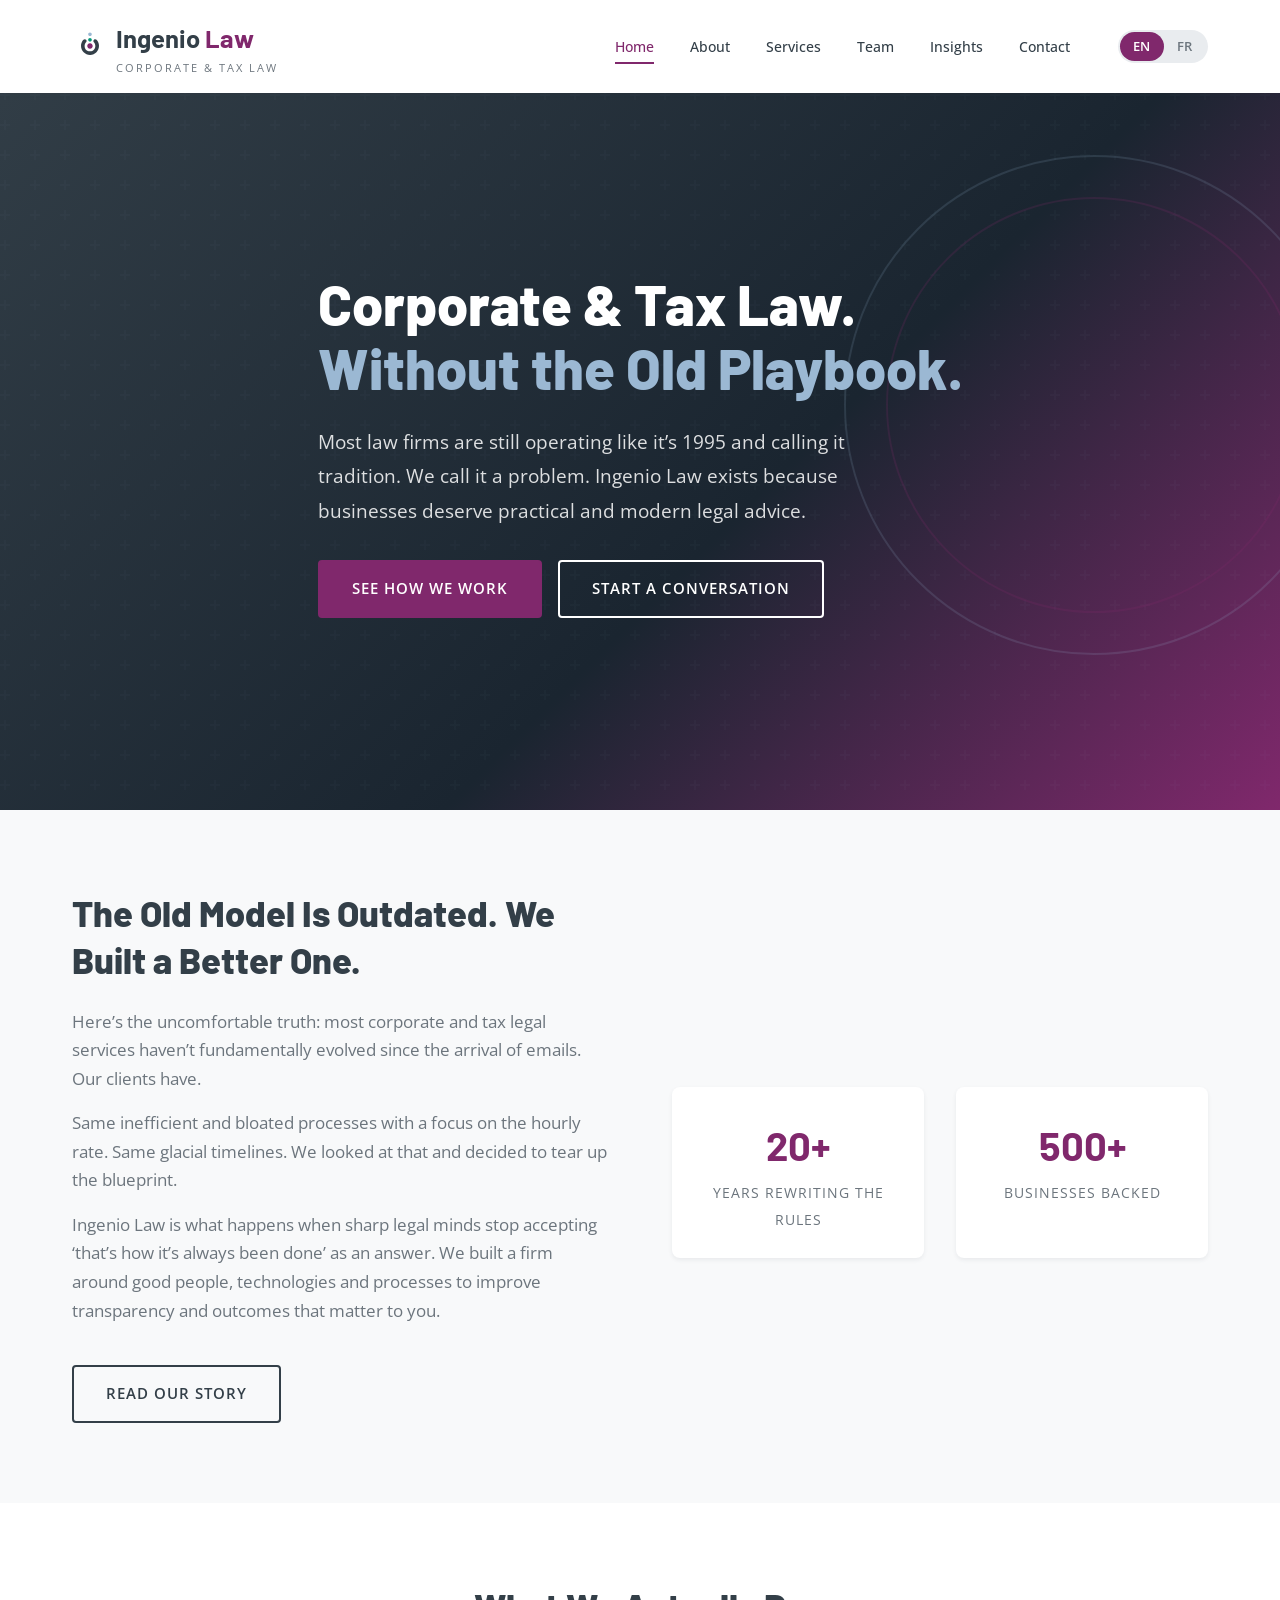
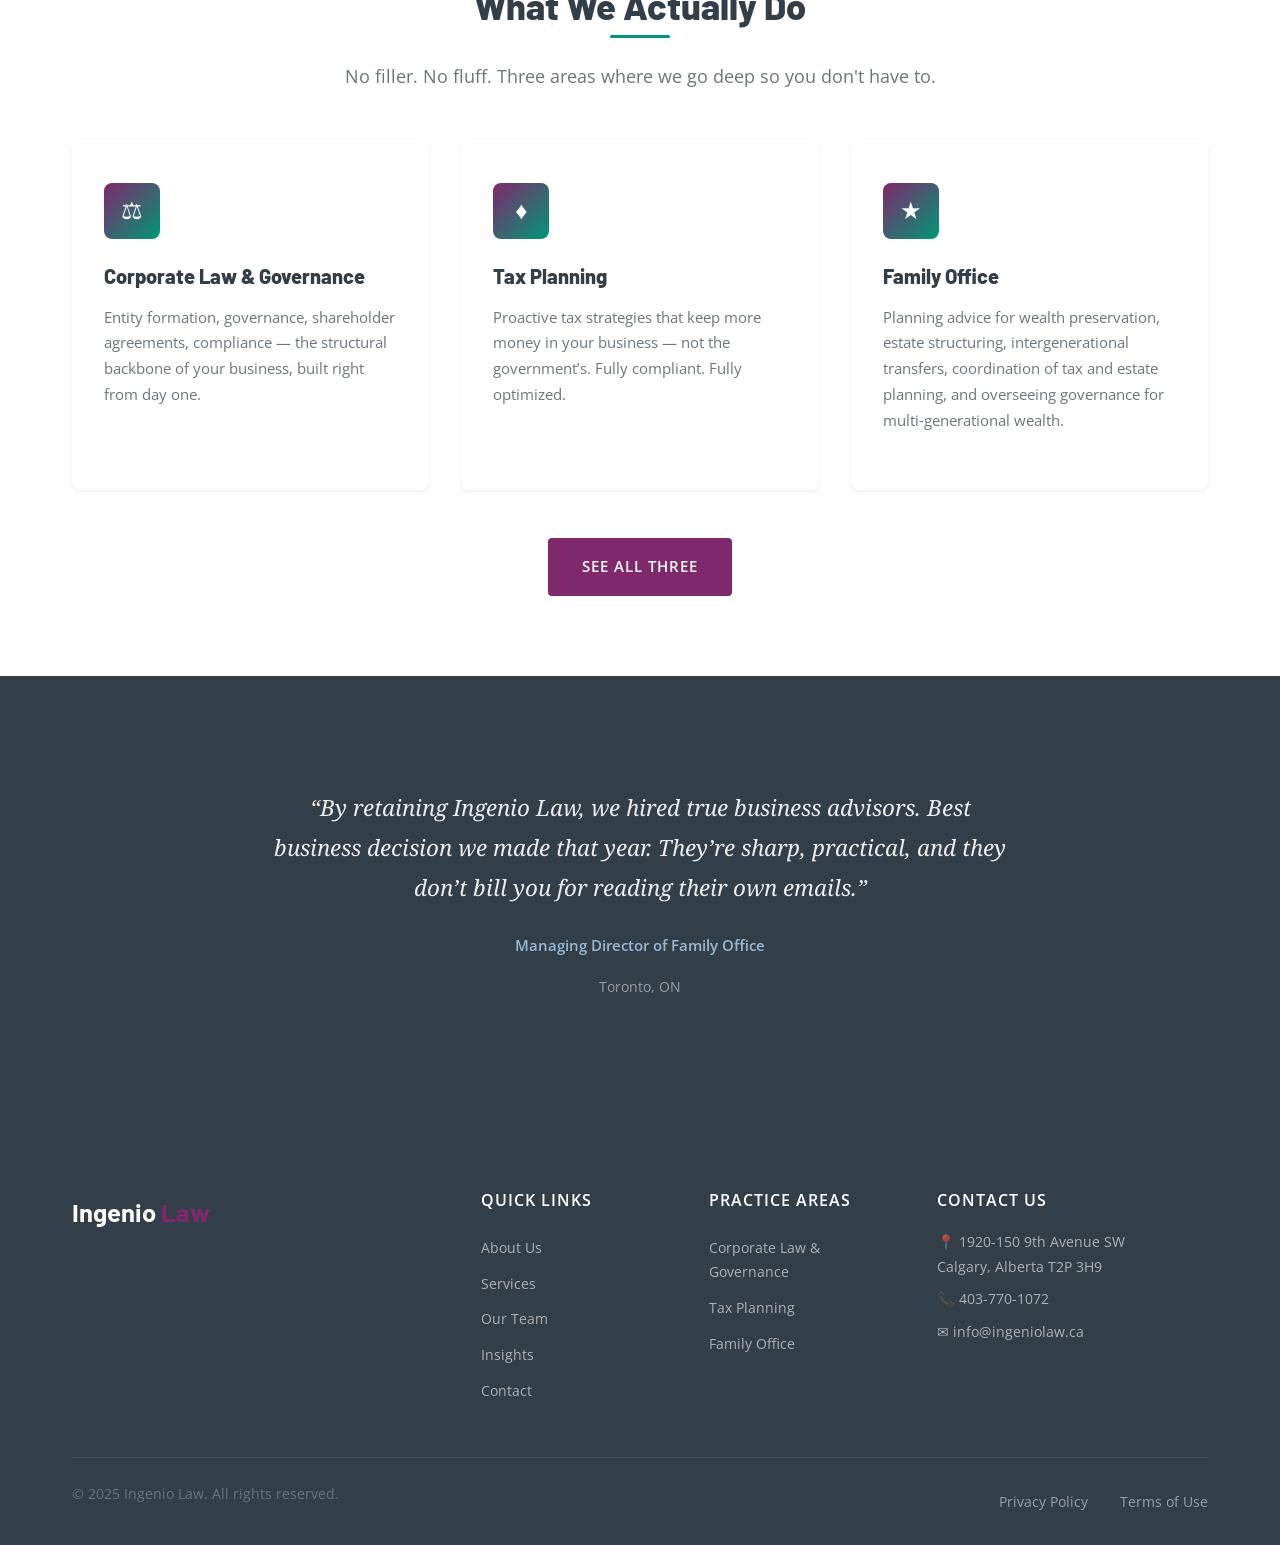
==== index.html @ 1b917513 "Initial commit - Ingenio Law website" ====
<!DOCTYPE html>
<html lang="en">
<head>
  <meta charset="UTF-8">
  <meta name="viewport" content="width=device-width, initial-scale=1.0">
  <meta name="description" content="Ingenio Law - Corporate and Tax Boutique Law Firm. Strategic legal solutions for businesses.">
  <title>Ingenio Law | Corporate & Tax Boutique Law Firm</title>
  <link rel="preconnect" href="https://fonts.googleapis.com">
  <link rel="preconnect" href="https://fonts.gstatic.com" crossorigin>
  <link href="https://fonts.googleapis.com/css2?family=Barlow:wght@400;600;700;800&family=Noto+Serif:ital,wght@0,400;0,700;1,400&family=Open+Sans:wght@400;500;600;700&display=swap" rel="stylesheet">
  <link rel="stylesheet" href="css/styles.css">
</head>
<body>

  <!-- Header -->
  <header class="header" id="header">
    <div class="header-inner">
      <a href="index.html" class="logo">
        <img src="assets/images/Ingenio-Icon-RGB.svg" alt="Ingenio Law" class="logo-icon" width="36" height="36">
        <div>
          <span class="logo-text">Ingenio <span>Law</span></span>
          <span class="logo-tagline" data-en="Corporate & Tax Law" data-fr="Droit corporatif et fiscal">Corporate & Tax Law</span>
        </div>
      </a>

      <nav class="nav" id="nav">
        <ul class="nav-links">
          <li><a href="index.html" class="active" data-en="Home" data-fr="Accueil">Home</a></li>
          <li><a href="about.html" data-en="About" data-fr="&Agrave; propos">About</a></li>
          <li><a href="services.html" data-en="Services" data-fr="Services">Services</a></li>
          <li><a href="team.html" data-en="Team" data-fr="&Eacute;quipe">Team</a></li>
          <li><a href="blog.html" data-en="Insights" data-fr="Publications">Insights</a></li>
          <li><a href="contact.html" data-en="Contact" data-fr="Contact">Contact</a></li>
        </ul>
        <div class="lang-toggle">
          <button class="active" data-lang="en">EN</button>
          <button data-lang="fr">FR</button>
        </div>
      </nav>

      <button class="mobile-menu-btn" id="mobileMenuBtn" aria-label="Toggle menu">
        <span></span>
        <span></span>
        <span></span>
      </button>
    </div>
  </header>

  <div class="nav-overlay" id="navOverlay"></div>

  <!-- Hero Section -->
  <section class="hero">
    <div class="container">
      <div class="hero-content fade-in">
        <h1>
          <span data-en="Corporate &amp; Tax Law." data-fr="Droit corporatif et fiscal.">Corporate &amp; Tax Law.</span><br>
          <span class="accent" data-en="Without the Old Playbook." data-fr="Sans le vieux cahier de jeu.">Without the Old Playbook.</span>
        </h1>
        <p data-en="Most law firms are still operating like it&rsquo;s 1995 and calling it tradition. We call it a problem. Ingenio Law exists because businesses deserve practical and modern legal advice." data-fr="La plupart des cabinets fonctionnent encore comme en 1995 et appellent &ccedil;a la tradition. Nous, on appelle &ccedil;a un probl&egrave;me. Ingenio Law existe parce que les entreprises m&eacute;ritent des conseils juridiques pratiques et modernes.">Most law firms are still operating like it&rsquo;s 1995 and calling it tradition. We call it a problem. Ingenio Law exists because businesses deserve practical and modern legal advice.</p>
        <div class="hero-buttons">
          <a href="services.html" class="btn btn-primary" data-en="See How We Work" data-fr="Voyez comment on travaille">See How We Work</a>
          <a href="contact.html" class="btn btn-outline" data-en="Start a Conversation" data-fr="Entamons la discussion">Start a Conversation</a>
        </div>
      </div>
    </div>
    <div class="hero-decoration"></div>
  </section>

  <!-- Intro / About Preview -->
  <section class="section intro">
    <div class="container">
      <div class="intro-grid">
        <div class="intro-content fade-in">
          <h2 data-en="The Old Model Is Outdated. We Built a Better One." data-fr="L&rsquo;ancien mod&egrave;le est d&eacute;pass&eacute;. On en a b&acirc;ti un meilleur.">The Old Model Is Outdated. We Built a Better One.</h2>
          <p data-en="Here&rsquo;s the uncomfortable truth: most corporate and tax legal services haven&rsquo;t fundamentally evolved since the arrival of emails. Our clients have." data-fr="Voici la v&eacute;rit&eacute; qui d&eacute;range : la plupart des services juridiques corporatifs et fiscaux n&rsquo;ont pas fondamentalement &eacute;volu&eacute; depuis l&rsquo;arriv&eacute;e des courriels. Nos clients, oui.">Here&rsquo;s the uncomfortable truth: most corporate and tax legal services haven&rsquo;t fundamentally evolved since the arrival of emails. Our clients have.</p>
          <p data-en="Same inefficient and bloated processes with a focus on the hourly rate. Same glacial timelines. We looked at that and decided to tear up the blueprint." data-fr="M&ecirc;mes processus inefficaces et gonfl&eacute;s avec un accent sur le taux horaire. M&ecirc;mes d&eacute;lais glaciaux. On a regard&eacute; tout &ccedil;a et on a d&eacute;cid&eacute; de d&eacute;chirer le plan.">Same inefficient and bloated processes with a focus on the hourly rate. Same glacial timelines. We looked at that and decided to tear up the blueprint.</p>
          <p data-en="Ingenio Law is what happens when sharp legal minds stop accepting &lsquo;that&rsquo;s how it&rsquo;s always been done&rsquo; as an answer. We built a firm around good people, technologies and processes to improve transparency and outcomes that matter to you." data-fr="Ingenio Law, c&rsquo;est ce qui arrive quand des esprits juridiques aff&ucirc;t&eacute;s cessent d&rsquo;accepter &laquo; c&rsquo;est comme &ccedil;a qu&rsquo;on a toujours fait &raquo; comme r&eacute;ponse. On a b&acirc;ti un cabinet autour de bonnes personnes, de technologies et de processus pour am&eacute;liorer la transparence et les r&eacute;sultats qui comptent pour vous.">Ingenio Law is what happens when sharp legal minds stop accepting &lsquo;that&rsquo;s how it&rsquo;s always been done&rsquo; as an answer. We built a firm around good people, technologies and processes to improve transparency and outcomes that matter to you.</p>
          <a href="about.html" class="btn btn-outline-dark" style="margin-top: 1.5rem;" data-en="Read Our Story" data-fr="Lire notre histoire">Read Our Story</a>
        </div>
        <div class="intro-stats fade-in">
          <div class="stat-item">
            <span class="stat-number">20+</span>
            <span class="stat-label" data-en="Years Rewriting the Rules" data-fr="Ann&eacute;es &agrave; r&eacute;&eacute;crire les r&egrave;gles">Years Rewriting the Rules</span>
          </div>
          <div class="stat-item">
            <span class="stat-number">500+</span>
            <span class="stat-label" data-en="Businesses Backed" data-fr="Entreprises soutenues">Businesses Backed</span>
          </div>
        </div>
      </div>
    </div>
  </section>

  <!-- Services Preview -->
  <section class="section">
    <div class="container">
      <div class="section-header fade-in">
        <h2 data-en="What We Actually Do" data-fr="Ce qu'on fait concr&egrave;tement">What We Actually Do</h2>
        <p data-en="No filler. No fluff. Three areas where we go deep so you don't have to." data-fr="Pas de remplissage. Pas de blabla. Trois domaines o&ugrave; on va en profondeur pour que vous n'ayez pas &agrave; le faire.">No filler. No fluff. Three areas where we go deep so you don't have to.</p>
      </div>
      <div class="services-grid">
        <div class="service-card fade-in">
          <div class="service-card-icon">&#9878;</div>
          <h3 data-en="Corporate Law &amp; Governance" data-fr="Droit corporatif et gouvernance">Corporate Law &amp; Governance</h3>
          <p data-en="Entity formation, governance, shareholder agreements, compliance &mdash; the structural backbone of your business, built right from day one." data-fr="Constitution d'entit&eacute;s, gouvernance, conventions d'actionnaires, conformit&eacute; &mdash; l'ossature structurelle de votre entreprise, b&acirc;tie correctement d&egrave;s le premier jour.">Entity formation, governance, shareholder agreements, compliance &mdash; the structural backbone of your business, built right from day one.</p>

        </div>
        <div class="service-card fade-in">
          <div class="service-card-icon">&#9830;</div>
          <h3 data-en="Tax Planning" data-fr="Planification fiscale">Tax Planning</h3>
          <p data-en="Proactive tax strategies that keep more money in your business &mdash; not the government&rsquo;s. Fully compliant. Fully optimized." data-fr="Des strat&eacute;gies fiscales proactives qui gardent plus d&rsquo;argent dans votre entreprise &mdash; pas dans les coffres du gouvernement. Pleinement conformes. Pleinement optimis&eacute;es.">Proactive tax strategies that keep more money in your business &mdash; not the government&rsquo;s. Fully compliant. Fully optimized.</p>

        </div>
        <div class="service-card fade-in">
          <div class="service-card-icon">&#9733;</div>
          <h3 data-en="Family Office" data-fr="Bureau familial">Family Office</h3>
          <p data-en="Planning advice for wealth preservation, estate structuring, intergenerational transfers, coordination of tax and estate planning, and overseeing governance for multi&#8209;generational wealth." data-fr="Conseils en planification pour la pr&eacute;servation du patrimoine, la structuration successorale, les transferts interg&eacute;n&eacute;rationnels, la coordination de la planification fiscale et successorale, et la supervision de la gouvernance du patrimoine multig&eacute;n&eacute;rationnel.">Planning advice for wealth preservation, estate structuring, intergenerational transfers, coordination of tax and estate planning, and overseeing governance for multi&#8209;generational wealth.</p>

        </div>
      </div>
      <div class="text-center" style="margin-top: 3rem;">
        <a href="services.html" class="btn btn-primary" data-en="See All Three" data-fr="Voir les trois domaines">See All Three</a>
      </div>
    </div>
  </section>

  <!-- Testimonials -->
  <section class="section testimonials">
    <div class="container">
      <div class="testimonial-slider fade-in">
        <div class="testimonial-item">
          <p class="testimonial-text" data-en="&ldquo;By retaining Ingenio Law, we hired true business advisors. Best business decision we made that year. They&rsquo;re sharp, practical, and they don&rsquo;t bill you for reading their own emails.&rdquo;" data-fr="&laquo; En retenant Ingenio Law, on s&rsquo;est dot&eacute; de vrais conseillers d&rsquo;affaires. Meilleure d&eacute;cision d&rsquo;affaires de l&rsquo;ann&eacute;e. Ils sont aff&ucirc;t&eacute;s, pratiques, et ils ne vous facturent pas pour lire leurs propres courriels. &raquo;">&ldquo;By retaining Ingenio Law, we hired true business advisors. Best business decision we made that year. They&rsquo;re sharp, practical, and they don&rsquo;t bill you for reading their own emails.&rdquo;</p>
          <p class="testimonial-author" data-en="Managing Director of Family Office" data-fr="Directeur g&eacute;n&eacute;ral de bureau familial">Managing Director of Family Office</p>
          <p class="testimonial-role" data-en="Toronto, ON" data-fr="Toronto, ON">Toronto, ON</p>
        </div>
      </div>
    </div>
  </section>

  <!-- Footer -->
  <footer class="footer">
    <div class="container">
      <div class="footer-grid">
        <div class="footer-about">
          <span class="logo-text">Ingenio <span>Law</span></span>
        </div>
        <div class="footer-links">
          <h4 data-en="Quick Links" data-fr="Liens rapides">Quick Links</h4>
          <ul>
            <li><a href="about.html" data-en="About Us" data-fr="&Agrave; propos">About Us</a></li>
            <li><a href="services.html" data-en="Services" data-fr="Services">Services</a></li>
            <li><a href="team.html" data-en="Our Team" data-fr="Notre &eacute;quipe">Our Team</a></li>
            <li><a href="blog.html" data-en="Insights" data-fr="Publications">Insights</a></li>
            <li><a href="contact.html" data-en="Contact" data-fr="Contact">Contact</a></li>
          </ul>
        </div>
        <div class="footer-links">
          <h4 data-en="Practice Areas" data-fr="Domaines de pratique">Practice Areas</h4>
          <ul>
            <li><a href="services.html" data-en="Corporate Law &amp; Governance" data-fr="Droit corporatif et gouvernance">Corporate Law &amp; Governance</a></li>
            <li><a href="services.html" data-en="Tax Planning" data-fr="Planification fiscale">Tax Planning</a></li>
            <li><a href="services.html" data-en="Family Office" data-fr="Bureau familial">Family Office</a></li>
          </ul>
        </div>
        <div class="footer-contact">
          <h4 data-en="Contact Us" data-fr="Nous joindre">Contact Us</h4>
          <p>&#128205; 1920-150 9th Avenue SW<br>Calgary, Alberta T2P 3H9</p>
          <p>&#128222; 403-770-1072</p>
          <p>&#9993; info@ingeniolaw.ca</p>
        </div>
      </div>
      <div class="footer-bottom">
        <p>&copy; 2025 Ingenio Law. <span data-en="All rights reserved." data-fr="Tous droits r&eacute;serv&eacute;s.">All rights reserved.</span></p>
        <div class="footer-legal">
          <a href="#" data-en="Privacy Policy" data-fr="Politique de confidentialit&eacute;">Privacy Policy</a>
          <a href="#" data-en="Terms of Use" data-fr="Conditions d'utilisation">Terms of Use</a>
        </div>
      </div>
    </div>
  </footer>

  <script src="js/main.js"></script>
</body>
</html>
---- css/styles.css ----
/* ===========================
   Ingenio Law - Main Stylesheet
   Colors: #333F48, #80286C, #009776, #9BB8D3
   =========================== */

/* --- CSS Variables --- */
:root {
  --color-dark: #333F48;
  --color-purple: #80286C;
  --color-teal: #009776;
  --color-light-blue: #9BB8D3;
  --color-white: #ffffff;
  --color-off-white: #f8f9fa;
  --color-light-gray: #e9ecef;
  --color-medium-gray: #6c757d;
  --color-dark-overlay: rgba(51, 63, 72, 0.9);
  --font-heading: 'Barlow', Arial, Helvetica, sans-serif;
  --font-body: 'Open Sans', -apple-system, BlinkMacSystemFont, 'Segoe UI', Roboto, sans-serif;
  --font-blog: 'Noto Serif', Georgia, 'Times New Roman', serif;
  --max-width: 1200px;
  --transition: all 0.3s ease;
  --shadow-sm: 0 2px 4px rgba(51, 63, 72, 0.08);
  --shadow-md: 0 4px 12px rgba(51, 63, 72, 0.12);
  --shadow-lg: 0 8px 24px rgba(51, 63, 72, 0.16);
  --radius-sm: 4px;
  --radius-md: 8px;
  --radius-lg: 12px;
}

/* --- Reset & Base --- */
*,
*::before,
*::after {
  box-sizing: border-box;
  margin: 0;
  padding: 0;
}

html {
  scroll-behavior: smooth;
  font-size: 16px;
}

body {
  font-family: var(--font-body);
  color: var(--color-dark);
  line-height: 1.7;
  background-color: var(--color-white);
  -webkit-font-smoothing: antialiased;
  -moz-osx-font-smoothing: grayscale;
}

img {
  max-width: 100%;
  height: auto;
  display: block;
}

a {
  color: var(--color-purple);
  text-decoration: none;
  transition: var(--transition);
}

a:hover {
  color: var(--color-teal);
}

ul {
  list-style: none;
}

/* --- Typography --- */
h1, h2, h3, h4, h5, h6 {
  font-family: var(--font-heading);
  color: var(--color-dark);
  line-height: 1.3;
  font-weight: 800;
}

h1 { font-size: 3rem; }
h2 { font-size: 2.25rem; }
h3 { font-size: 1.5rem; }
h4 { font-size: 1.25rem; }

p {
  margin-bottom: 1rem;
  color: var(--color-medium-gray);
}

/* --- Utility Classes --- */
.container {
  max-width: var(--max-width);
  margin: 0 auto;
  padding: 0 2rem;
}

.section {
  padding: 5rem 0;
}

.section-sm {
  padding: 3rem 0;
}

.text-center {
  text-align: center;
}

.section-header {
  text-align: center;
  margin-bottom: 3rem;
}

.section-header h2 {
  margin-bottom: 1rem;
  position: relative;
  display: inline-block;
}

.section-header h2::after {
  content: '';
  position: absolute;
  bottom: -8px;
  left: 50%;
  transform: translateX(-50%);
  width: 60px;
  height: 3px;
  background: var(--color-teal);
  border-radius: 2px;
}

.section-header p {
  max-width: 600px;
  margin: 1rem auto 0;
  font-size: 1.1rem;
}

/* --- Buttons --- */
.btn {
  display: inline-block;
  padding: 0.875rem 2rem;
  font-family: var(--font-body);
  font-size: 0.95rem;
  font-weight: 600;
  text-transform: uppercase;
  letter-spacing: 1px;
  border: 2px solid transparent;
  border-radius: var(--radius-sm);
  cursor: pointer;
  transition: var(--transition);
  text-align: center;
}

.btn-primary {
  background-color: var(--color-purple);
  color: var(--color-white);
  border-color: var(--color-purple);
}

.btn-primary:hover {
  background-color: transparent;
  color: var(--color-purple);
}

.btn-secondary {
  background-color: var(--color-teal);
  color: var(--color-white);
  border-color: var(--color-teal);
}

.btn-secondary:hover {
  background-color: transparent;
  color: var(--color-teal);
}

.btn-outline {
  background-color: transparent;
  color: var(--color-white);
  border-color: var(--color-white);
}

.btn-outline:hover {
  background-color: var(--color-white);
  color: var(--color-dark);
}

.btn-outline-dark {
  background-color: transparent;
  color: var(--color-dark);
  border-color: var(--color-dark);
}

.btn-outline-dark:hover {
  background-color: var(--color-dark);
  color: var(--color-white);
}

/* --- Header / Navigation --- */
.header {
  position: fixed;
  top: 0;
  left: 0;
  width: 100%;
  z-index: 1000;
  background: var(--color-white);
  box-shadow: var(--shadow-sm);
  transition: var(--transition);
}

.header.scrolled {
  box-shadow: var(--shadow-md);
}

.header-inner {
  display: flex;
  align-items: center;
  justify-content: space-between;
  padding: 1rem 2rem;
  max-width: var(--max-width);
  margin: 0 auto;
}

.logo {
  display: flex;
  align-items: center;
  gap: 0.5rem;
}

.logo-text {
  font-family: var(--font-heading);
  font-size: 1.6rem;
  font-weight: 700;
  color: var(--color-dark);
}

.logo-text span {
  color: var(--color-purple);
}

.logo-icon {
  width: 36px;
  height: 36px;
  flex-shrink: 0;
}

.logo-tagline {
  font-size: 0.7rem;
  text-transform: uppercase;
  letter-spacing: 2px;
  color: var(--color-medium-gray);
  display: block;
  margin-top: -2px;
}

.nav {
  display: flex;
  align-items: center;
  gap: 2rem;
}

.nav-links {
  display: flex;
  align-items: center;
  gap: 0.25rem;
}

.nav-links a {
  padding: 0.5rem 1rem;
  color: var(--color-dark);
  font-size: 0.9rem;
  font-weight: 500;
  border-radius: var(--radius-sm);
  position: relative;
}

.nav-links a:hover,
.nav-links a.active {
  color: var(--color-purple);
}

.nav-links a::after {
  content: '';
  position: absolute;
  bottom: 0;
  left: 1rem;
  right: 1rem;
  height: 2px;
  background: var(--color-purple);
  transform: scaleX(0);
  transition: transform 0.3s ease;
}

.nav-links a:hover::after,
.nav-links a.active::after {
  transform: scaleX(1);
}

/* Language Toggle */
.lang-toggle {
  display: flex;
  align-items: center;
  background: var(--color-light-gray);
  border-radius: 20px;
  padding: 2px;
  gap: 0;
}

.lang-toggle button {
  padding: 0.35rem 0.85rem;
  border: none;
  border-radius: 18px;
  font-size: 0.8rem;
  font-weight: 600;
  cursor: pointer;
  transition: var(--transition);
  background: transparent;
  color: var(--color-medium-gray);
  font-family: var(--font-body);
}

.lang-toggle button.active {
  background: var(--color-purple);
  color: var(--color-white);
}

/* Mobile Menu */
.mobile-menu-btn {
  display: none;
  flex-direction: column;
  gap: 5px;
  background: none;
  border: none;
  cursor: pointer;
  padding: 5px;
}

.mobile-menu-btn span {
  display: block;
  width: 25px;
  height: 2px;
  background: var(--color-dark);
  transition: var(--transition);
  border-radius: 2px;
}

.mobile-menu-btn.active span:nth-child(1) {
  transform: rotate(45deg) translate(5px, 5px);
}

.mobile-menu-btn.active span:nth-child(2) {
  opacity: 0;
}

.mobile-menu-btn.active span:nth-child(3) {
  transform: rotate(-45deg) translate(5px, -5px);
}

/* --- Hero Section --- */
.hero {
  min-height: 90vh;
  display: flex;
  align-items: center;
  position: relative;
  background: linear-gradient(135deg, var(--color-dark) 0%, #1a2530 60%, var(--color-purple) 100%);
  overflow: hidden;
  padding-top: 80px;
}

.hero::before {
  content: '';
  position: absolute;
  top: 0;
  left: 0;
  width: 100%;
  height: 100%;
  background: url("data:image/svg+xml,%3Csvg width='60' height='60' viewBox='0 0 60 60' xmlns='http://www.w3.org/2000/svg'%3E%3Cg fill='none' fill-rule='evenodd'%3E%3Cg fill='%239BB8D3' fill-opacity='0.05'%3E%3Cpath d='M36 34v-4h-2v4h-4v2h4v4h2v-4h4v-2h-4zm0-30V0h-2v4h-4v2h4v4h2V6h4V4h-4zM6 34v-4H4v4H0v2h4v4h2v-4h4v-2H6zM6 4V0H4v4H0v2h4v4h2V6h4V4H6z'/%3E%3C/g%3E%3C/g%3E%3C/svg%3E");
  opacity: 0.5;
}

.hero-content {
  position: relative;
  z-index: 2;
  max-width: 700px;
}

.hero h1 {
  color: var(--color-white);
  font-size: 3.5rem;
  margin-bottom: 1.5rem;
  line-height: 1.15;
}

.hero h1 .accent {
  color: var(--color-light-blue);
}

.hero p {
  color: rgba(255, 255, 255, 0.85);
  font-size: 1.2rem;
  margin-bottom: 2rem;
  max-width: 550px;
  line-height: 1.8;
}

.hero-buttons {
  display: flex;
  gap: 1rem;
  flex-wrap: wrap;
}

.hero-decoration {
  position: absolute;
  right: -5%;
  top: 50%;
  transform: translateY(-50%);
  width: 500px;
  height: 500px;
  border: 2px solid rgba(155, 184, 211, 0.15);
  border-radius: 50%;
}

.hero-decoration::before {
  content: '';
  position: absolute;
  top: 40px;
  left: 40px;
  right: 40px;
  bottom: 40px;
  border: 2px solid rgba(128, 40, 108, 0.2);
  border-radius: 50%;
}

/* --- About Preview / Intro Section --- */
.intro {
  background: var(--color-off-white);
}

.intro-grid {
  display: grid;
  grid-template-columns: 1fr 1fr;
  gap: 4rem;
  align-items: center;
}

.intro-content h2 {
  margin-bottom: 1.5rem;
}

.intro-content p {
  font-size: 1.05rem;
}

.intro-stats {
  display: grid;
  grid-template-columns: 1fr 1fr;
  gap: 2rem;
  margin-top: 2rem;
}

.stat-item {
  text-align: center;
  padding: 1.5rem;
  background: var(--color-white);
  border-radius: var(--radius-md);
  box-shadow: var(--shadow-sm);
}

.stat-number {
  font-family: var(--font-heading);
  font-size: 2.5rem;
  font-weight: 700;
  color: var(--color-purple);
  display: block;
}

.stat-label {
  font-size: 0.85rem;
  color: var(--color-medium-gray);
  text-transform: uppercase;
  letter-spacing: 1px;
  margin-top: 0.25rem;
}

/* --- Practice Areas / Services --- */
.services-grid {
  display: grid;
  grid-template-columns: repeat(3, 1fr);
  gap: 2rem;
}

.service-card {
  background: var(--color-white);
  padding: 2.5rem 2rem;
  border-radius: var(--radius-md);
  box-shadow: var(--shadow-sm);
  transition: var(--transition);
  border-top: 3px solid transparent;
  position: relative;
  overflow: hidden;
}

.service-card:hover {
  transform: translateY(-4px);
  box-shadow: var(--shadow-lg);
  border-top-color: var(--color-teal);
}

.service-card-icon {
  width: 56px;
  height: 56px;
  background: linear-gradient(135deg, var(--color-purple), var(--color-teal));
  border-radius: var(--radius-md);
  display: flex;
  align-items: center;
  justify-content: center;
  margin-bottom: 1.5rem;
  font-size: 1.5rem;
  color: var(--color-white);
}

.service-card h3 {
  margin-bottom: 1rem;
  font-size: 1.25rem;
}

.service-card p {
  font-size: 0.95rem;
  line-height: 1.7;
}

.service-card .learn-more {
  display: inline-flex;
  align-items: center;
  gap: 0.5rem;
  margin-top: 1rem;
  font-weight: 600;
  font-size: 0.9rem;
  color: var(--color-purple);
}

.service-card .learn-more:hover {
  gap: 0.75rem;
}

/* --- Team Section --- */
.team-grid {
  display: grid;
  grid-template-columns: repeat(3, 1fr);
  gap: 2.5rem;
}

.team-card {
  background: var(--color-white);
  border-radius: var(--radius-md);
  overflow: hidden;
  box-shadow: var(--shadow-sm);
  transition: var(--transition);
}

.team-card:hover {
  box-shadow: var(--shadow-lg);
  transform: translateY(-4px);
}

.team-photo {
  width: 100%;
  height: 320px;
  background: linear-gradient(135deg, var(--color-dark), var(--color-purple));
  display: flex;
  align-items: center;
  justify-content: center;
  color: var(--color-white);
  font-size: 3rem;
  font-family: var(--font-heading);
  position: relative;
  overflow: hidden;
}

.team-photo img {
  width: 100%;
  height: 100%;
  object-fit: cover;
  object-position: center top;
}

.team-photo::after {
  content: '';
  position: absolute;
  bottom: 0;
  left: 0;
  right: 0;
  height: 80px;
  background: linear-gradient(transparent, rgba(51, 63, 72, 0.3));
}

.team-info {
  padding: 1.5rem 2rem;
}

.team-info h3 {
  margin-bottom: 0.25rem;
  font-size: 1.2rem;
}

.team-info .title {
  color: var(--color-purple);
  font-weight: 600;
  font-size: 0.9rem;
  margin-bottom: 0.75rem;
  display: block;
}

.team-info p {
  font-size: 0.9rem;
  line-height: 1.6;
}

.team-info .contact-links {
  display: flex;
  gap: 1rem;
  margin-top: 1rem;
  padding-top: 1rem;
  border-top: 1px solid var(--color-light-gray);
}

.team-info .contact-links a {
  font-size: 0.85rem;
  font-weight: 500;
}

/* --- Testimonials --- */
.testimonials {
  background: var(--color-dark);
  color: var(--color-white);
}

.testimonial-slider {
  max-width: 800px;
  margin: 0 auto;
  text-align: center;
}

.testimonial-item {
  padding: 2rem;
}

.testimonial-text {
  font-family: var(--font-blog);
  font-size: 1.4rem;
  font-style: italic;
  line-height: 1.8;
  color: rgba(255, 255, 255, 0.9);
  margin-bottom: 1.5rem;
}

.testimonial-author {
  font-size: 0.95rem;
  color: var(--color-light-blue);
  font-weight: 600;
}

.testimonial-role {
  font-size: 0.85rem;
  color: rgba(255, 255, 255, 0.5);
}

/* --- Blog / Insights --- */
.blog-grid {
  display: grid;
  grid-template-columns: repeat(3, 1fr);
  gap: 2rem;
}

.blog-card {
  background: var(--color-white);
  border-radius: var(--radius-md);
  overflow: hidden;
  box-shadow: var(--shadow-sm);
  transition: var(--transition);
}

.blog-card:hover {
  box-shadow: var(--shadow-lg);
  transform: translateY(-4px);
}

.blog-card-image {
  width: 100%;
  height: 200px;
  background: linear-gradient(135deg, var(--color-light-blue), var(--color-teal));
  display: flex;
  align-items: center;
  justify-content: center;
}

.blog-card-image .category-badge {
  background: var(--color-purple);
  color: var(--color-white);
  padding: 0.35rem 1rem;
  border-radius: 20px;
  font-size: 0.75rem;
  font-weight: 600;
  text-transform: uppercase;
  letter-spacing: 1px;
}

.blog-card-body {
  padding: 1.5rem 2rem;
}

.blog-card-date {
  font-size: 0.8rem;
  color: var(--color-medium-gray);
  margin-bottom: 0.5rem;
}

.blog-card-body h3 {
  font-family: var(--font-blog);
  font-size: 1.15rem;
  margin-bottom: 0.75rem;
  line-height: 1.4;
}

.blog-card-body h3 a {
  color: var(--color-dark);
}

.blog-card-body h3 a:hover {
  color: var(--color-purple);
}

.blog-card-body p {
  font-size: 0.9rem;
}

.blog-card-body .read-more {
  display: inline-flex;
  align-items: center;
  gap: 0.5rem;
  margin-top: 0.75rem;
  font-size: 0.9rem;
  font-weight: 600;
  color: var(--color-purple);
}

/* --- Contact Section --- */
.contact-grid {
  display: grid;
  grid-template-columns: 1fr 1fr;
  gap: 4rem;
}

.contact-info h3 {
  margin-bottom: 1.5rem;
}

.contact-detail {
  display: flex;
  gap: 1rem;
  margin-bottom: 1.5rem;
  align-items: flex-start;
}

.contact-detail-icon {
  width: 44px;
  height: 44px;
  background: linear-gradient(135deg, var(--color-purple), var(--color-teal));
  border-radius: var(--radius-sm);
  display: flex;
  align-items: center;
  justify-content: center;
  color: var(--color-white);
  font-size: 1rem;
  flex-shrink: 0;
}

.contact-detail h4 {
  font-family: var(--font-body);
  font-size: 0.95rem;
  font-weight: 600;
  margin-bottom: 0.25rem;
}

.contact-detail p {
  font-size: 0.9rem;
  margin: 0;
}

.contact-form {
  background: var(--color-off-white);
  padding: 2.5rem;
  border-radius: var(--radius-md);
}

.form-group {
  margin-bottom: 1.25rem;
}

.form-group label {
  display: block;
  font-size: 0.9rem;
  font-weight: 600;
  margin-bottom: 0.5rem;
  color: var(--color-dark);
}

.form-group input,
.form-group select,
.form-group textarea {
  width: 100%;
  padding: 0.85rem 1rem;
  border: 1px solid var(--color-light-gray);
  border-radius: var(--radius-sm);
  font-family: var(--font-body);
  font-size: 0.95rem;
  color: var(--color-dark);
  transition: var(--transition);
  background: var(--color-white);
}

.form-group input:focus,
.form-group select:focus,
.form-group textarea:focus {
  outline: none;
  border-color: var(--color-purple);
  box-shadow: 0 0 0 3px rgba(128, 40, 108, 0.1);
}

.form-group textarea {
  min-height: 140px;
  resize: vertical;
}

.form-row {
  display: grid;
  grid-template-columns: 1fr 1fr;
  gap: 1rem;
}

/* --- CTA Banner --- */
.cta-banner {
  background: linear-gradient(135deg, var(--color-purple), var(--color-dark));
  color: var(--color-white);
  text-align: center;
  padding: 4rem 2rem;
}

.cta-banner h2 {
  color: var(--color-white);
  margin-bottom: 1rem;
}

.cta-banner p {
  color: rgba(255, 255, 255, 0.85);
  max-width: 500px;
  margin: 0 auto 2rem;
  font-size: 1.1rem;
}

/* --- Footer --- */
.footer {
  background: var(--color-dark);
  color: rgba(255, 255, 255, 0.7);
  padding: 4rem 0 0;
}

.footer-grid {
  display: grid;
  grid-template-columns: 2fr 1fr 1fr 1.5fr;
  gap: 3rem;
  margin-bottom: 3rem;
}

.footer h4 {
  color: var(--color-white);
  font-family: var(--font-body);
  font-size: 1rem;
  font-weight: 600;
  margin-bottom: 1.25rem;
  text-transform: uppercase;
  letter-spacing: 1px;
}

.footer-about .logo-text {
  color: var(--color-white);
  margin-bottom: 1rem;
  display: inline-block;
}

.footer-about p {
  font-size: 0.9rem;
  color: rgba(255, 255, 255, 0.6);
  line-height: 1.7;
}

.footer-links a {
  display: block;
  padding: 0.35rem 0;
  color: rgba(255, 255, 255, 0.6);
  font-size: 0.9rem;
  transition: var(--transition);
}

.footer-links a:hover {
  color: var(--color-white);
  padding-left: 0.25rem;
}

.footer-contact p {
  font-size: 0.9rem;
  color: rgba(255, 255, 255, 0.6);
  margin-bottom: 0.5rem;
  display: flex;
  align-items: center;
  gap: 0.5rem;
}

.footer-bottom {
  border-top: 1px solid rgba(255, 255, 255, 0.1);
  padding: 1.5rem 0;
  display: flex;
  justify-content: space-between;
  align-items: center;
  font-size: 0.85rem;
}

.footer-bottom a {
  color: rgba(255, 255, 255, 0.5);
}

.footer-bottom a:hover {
  color: var(--color-white);
}

.footer-legal {
  display: flex;
  gap: 2rem;
}

/* --- Page Banner (inner pages) --- */
.page-banner {
  background: linear-gradient(135deg, var(--color-dark) 0%, #1a2530 60%, var(--color-purple) 100%);
  padding: 10rem 0 4rem;
  text-align: center;
  position: relative;
  overflow: hidden;
}

.page-banner::before {
  content: '';
  position: absolute;
  top: 0;
  left: 0;
  width: 100%;
  height: 100%;
  background: url("data:image/svg+xml,%3Csvg width='60' height='60' viewBox='0 0 60 60' xmlns='http://www.w3.org/2000/svg'%3E%3Cg fill='none' fill-rule='evenodd'%3E%3Cg fill='%239BB8D3' fill-opacity='0.05'%3E%3Cpath d='M36 34v-4h-2v4h-4v2h4v4h2v-4h4v-2h-4zm0-30V0h-2v4h-4v2h4v4h2V6h4V4h-4zM6 34v-4H4v4H0v2h4v4h2v-4h4v-2H6zM6 4V0H4v4H0v2h4v4h2V6h4V4H6z'/%3E%3C/g%3E%3C/g%3E%3C/svg%3E");
  opacity: 0.5;
}

.page-banner h1 {
  color: var(--color-white);
  font-size: 2.75rem;
  position: relative;
  z-index: 1;
}

.page-banner .breadcrumb {
  position: relative;
  z-index: 1;
  margin-top: 1rem;
  font-size: 0.9rem;
  color: rgba(255, 255, 255, 0.6);
}

.page-banner .breadcrumb a {
  color: var(--color-light-blue);
}

/* --- About Page --- */
.about-values {
  display: grid;
  grid-template-columns: repeat(3, 1fr);
  gap: 2rem;
  margin-top: 3rem;
}

.value-card {
  text-align: center;
  padding: 2.5rem 2rem;
  background: var(--color-white);
  border-radius: var(--radius-md);
  box-shadow: var(--shadow-sm);
  transition: var(--transition);
}

.value-card:hover {
  box-shadow: var(--shadow-md);
  transform: translateY(-2px);
}

.value-card-icon {
  width: 64px;
  height: 64px;
  background: linear-gradient(135deg, rgba(128, 40, 108, 0.1), rgba(0, 151, 118, 0.1));
  border-radius: 50%;
  display: flex;
  align-items: center;
  justify-content: center;
  margin: 0 auto 1.25rem;
  font-size: 1.5rem;
}

.value-card h3 {
  margin-bottom: 0.75rem;
}

.value-card p {
  font-size: 0.9rem;
}

/* --- Timeline / History --- */
.timeline {
  position: relative;
  padding: 2rem 0;
}

.timeline::before {
  content: '';
  position: absolute;
  left: 50%;
  top: 0;
  bottom: 0;
  width: 2px;
  background: var(--color-light-gray);
  transform: translateX(-50%);
}

.timeline-item {
  display: flex;
  justify-content: flex-end;
  padding-right: calc(50% + 2rem);
  margin-bottom: 3rem;
  position: relative;
}

.timeline-item:nth-child(even) {
  justify-content: flex-start;
  padding-right: 0;
  padding-left: calc(50% + 2rem);
}

.timeline-item::after {
  content: '';
  position: absolute;
  left: 50%;
  top: 0.5rem;
  width: 14px;
  height: 14px;
  background: var(--color-purple);
  border-radius: 50%;
  transform: translateX(-50%);
  border: 3px solid var(--color-white);
  box-shadow: var(--shadow-sm);
}

.timeline-content {
  max-width: 400px;
}

.timeline-year {
  font-family: var(--font-heading);
  font-size: 1.5rem;
  color: var(--color-teal);
  font-weight: 700;
  margin-bottom: 0.5rem;
}

/* --- Blog Detail --- */
.blog-list {
  display: grid;
  grid-template-columns: 2fr 1fr;
  gap: 3rem;
}

.blog-sidebar {
  padding: 2rem;
  background: var(--color-off-white);
  border-radius: var(--radius-md);
  height: fit-content;
}

.blog-sidebar h4 {
  margin-bottom: 1rem;
  font-family: var(--font-body);
  font-weight: 600;
}

.blog-sidebar .category-list a {
  display: block;
  padding: 0.5rem 0;
  color: var(--color-medium-gray);
  border-bottom: 1px solid var(--color-light-gray);
  font-size: 0.9rem;
}

.blog-sidebar .category-list a:hover {
  color: var(--color-purple);
}

/* --- Article Detail --- */
.article-detail {
  max-width: 100%;
}

.article-meta {
  display: flex;
  align-items: center;
  gap: 1rem;
  margin-bottom: 1.5rem;
}

.article-category {
  background: var(--color-purple);
  color: var(--color-white);
  padding: 0.3rem 1rem;
  border-radius: 20px;
  font-size: 0.75rem;
  font-weight: 600;
  text-transform: uppercase;
  letter-spacing: 1px;
}

.article-date {
  font-size: 0.85rem;
  color: var(--color-medium-gray);
}

.article-title {
  font-family: var(--font-blog);
  font-size: 2.25rem;
  font-weight: 700;
  line-height: 1.3;
  margin-bottom: 0.75rem;
  color: var(--color-dark);
}

.article-byline {
  font-size: 0.9rem;
  color: var(--color-medium-gray);
  margin-bottom: 2.5rem;
  padding-bottom: 2rem;
  border-bottom: 2px solid var(--color-light-gray);
}

.article-body h2 {
  font-size: 1.5rem;
  margin-top: 2.5rem;
  margin-bottom: 1rem;
  color: var(--color-dark);
  position: relative;
  padding-bottom: 0.5rem;
}

.article-body h2::after {
  content: '';
  position: absolute;
  bottom: 0;
  left: 0;
  width: 40px;
  height: 3px;
  background: var(--color-teal);
  border-radius: 2px;
}

.article-body p {
  font-size: 1rem;
  line-height: 1.8;
  margin-bottom: 1.25rem;
  color: var(--color-medium-gray);
}

.article-list {
  margin: 1.5rem 0 2rem;
  padding-left: 0;
}

.article-list li {
  position: relative;
  padding: 0.85rem 0 0.85rem 1.75rem;
  font-size: 1rem;
  line-height: 1.7;
  color: var(--color-medium-gray);
  border-bottom: 1px solid var(--color-light-gray);
}

.article-list li:last-child {
  border-bottom: none;
}

.article-list li::before {
  content: '';
  position: absolute;
  left: 0;
  top: 1.25rem;
  width: 8px;
  height: 8px;
  background: var(--color-teal);
  border-radius: 50%;
}

.article-list li strong {
  color: var(--color-dark);
}

/* --- Article Tables --- */
.article-table-wrapper {
  overflow-x: auto;
  margin: 1.5rem 0 2rem;
  border-radius: var(--radius-md);
  box-shadow: var(--shadow-sm);
}

.article-table {
  width: 100%;
  border-collapse: collapse;
  font-size: 0.9rem;
  min-width: 500px;
}

.article-table thead {
  background: var(--color-dark);
}

.article-table thead th {
  color: var(--color-white);
  font-family: var(--font-heading);
  font-weight: 700;
  font-size: 0.85rem;
  text-transform: uppercase;
  letter-spacing: 0.5px;
  padding: 1rem 1.25rem;
  text-align: left;
  border: none;
}

.article-table tbody tr {
  border-bottom: 1px solid var(--color-light-gray);
  transition: var(--transition);
}

.article-table tbody tr:last-child {
  border-bottom: none;
}

.article-table tbody tr:nth-child(even) {
  background: var(--color-off-white);
}

.article-table tbody tr:hover {
  background: rgba(155, 184, 211, 0.12);
}

.article-table tbody td {
  padding: 0.85rem 1.25rem;
  color: var(--color-medium-gray);
  line-height: 1.6;
  vertical-align: top;
}

.article-table tbody td strong {
  color: var(--color-dark);
  font-weight: 600;
}

.article-table-comparison tbody td:first-child {
  min-width: 180px;
  background: rgba(51, 63, 72, 0.03);
  font-weight: 500;
}

/* --- Article CTA Box --- */
.article-cta {
  margin-top: 3rem;
  padding: 2.5rem;
  background: linear-gradient(135deg, rgba(128, 40, 108, 0.05), rgba(0, 151, 118, 0.05));
  border-radius: var(--radius-md);
  border-left: 4px solid var(--color-purple);
}

.article-cta p {
  color: var(--color-dark);
}

.article-cta p strong {
  font-size: 1.15rem;
}

.article-cta .btn {
  margin-top: 0.5rem;
}

@media (max-width: 768px) {
  .article-title {
    font-size: 1.65rem;
  }

  .article-body h2 {
    font-size: 1.3rem;
  }

  .article-table {
    font-size: 0.8rem;
  }

  .article-table thead th,
  .article-table tbody td {
    padding: 0.65rem 0.85rem;
  }

  .article-cta {
    padding: 1.5rem;
  }
}

/* --- Map Placeholder --- */
.map-placeholder {
  width: 100%;
  height: 400px;
  background: var(--color-light-gray);
  display: flex;
  align-items: center;
  justify-content: center;
  color: var(--color-medium-gray);
  font-size: 1.1rem;
}

/* --- Animations --- */
.fade-in {
  opacity: 0;
  transform: translateY(20px);
  transition: opacity 0.6s ease, transform 0.6s ease;
}

.fade-in.visible {
  opacity: 1;
  transform: translateY(0);
}

/* --- Responsive --- */
@media (max-width: 1024px) {
  .services-grid,
  .team-grid,
  .blog-grid {
    grid-template-columns: repeat(2, 1fr);
  }

  .footer-grid {
    grid-template-columns: 1fr 1fr;
    gap: 2rem;
  }

  .intro-grid {
    gap: 2rem;
  }

  h1 { font-size: 2.5rem; }
  .hero h1 { font-size: 2.75rem; }
}

@media (max-width: 768px) {
  .mobile-menu-btn {
    display: flex;
  }

  .nav {
    position: fixed;
    top: 0;
    right: -100%;
    width: 280px;
    height: 100vh;
    background: var(--color-white);
    flex-direction: column;
    padding: 5rem 2rem 2rem;
    box-shadow: var(--shadow-lg);
    transition: right 0.3s ease;
    z-index: 999;
  }

  .nav.active {
    right: 0;
  }

  .nav-links {
    flex-direction: column;
    width: 100%;
  }

  .nav-links a {
    padding: 0.75rem 0;
    width: 100%;
    border-bottom: 1px solid var(--color-light-gray);
  }

  .nav-links a::after {
    display: none;
  }

  .hero {
    min-height: 80vh;
    padding-top: 100px;
  }

  .hero h1 { font-size: 2.25rem; }

  .hero-decoration { display: none; }

  .intro-grid,
  .contact-grid {
    grid-template-columns: 1fr;
  }

  .services-grid,
  .team-grid,
  .blog-grid,
  .about-values {
    grid-template-columns: 1fr;
  }

  .footer-grid {
    grid-template-columns: 1fr;
  }

  .footer-bottom {
    flex-direction: column;
    gap: 1rem;
    text-align: center;
  }

  .footer-legal {
    justify-content: center;
  }

  .blog-list {
    grid-template-columns: 1fr;
  }

  .section {
    padding: 3.5rem 0;
  }

  h1 { font-size: 2rem; }
  h2 { font-size: 1.75rem; }

  .form-row {
    grid-template-columns: 1fr;
  }

  .page-banner {
    padding: 8rem 0 3rem;
  }

  .timeline::before { left: 1rem; }
  .timeline-item {
    padding-right: 0;
    padding-left: 3rem;
    justify-content: flex-start;
  }
  .timeline-item:nth-child(even) {
    padding-left: 3rem;
  }
  .timeline-item::after {
    left: 1rem;
  }
}

@media (max-width: 480px) {
  .container {
    padding: 0 1.25rem;
  }

  .hero h1 { font-size: 1.85rem; }

  .hero-buttons {
    flex-direction: column;
  }

  .hero-buttons .btn {
    width: 100%;
  }

  .intro-stats {
    grid-template-columns: 1fr;
  }

  .stat-item {
    padding: 1rem;
  }
}

/* --- Overlay for mobile menu --- */
.nav-overlay {
  position: fixed;
  top: 0;
  left: 0;
  width: 100%;
  height: 100%;
  background: rgba(0, 0, 0, 0.5);
  z-index: 998;
  opacity: 0;
  visibility: hidden;
  transition: var(--transition);
}

.nav-overlay.active {
  opacity: 1;
  visibility: visible;
}
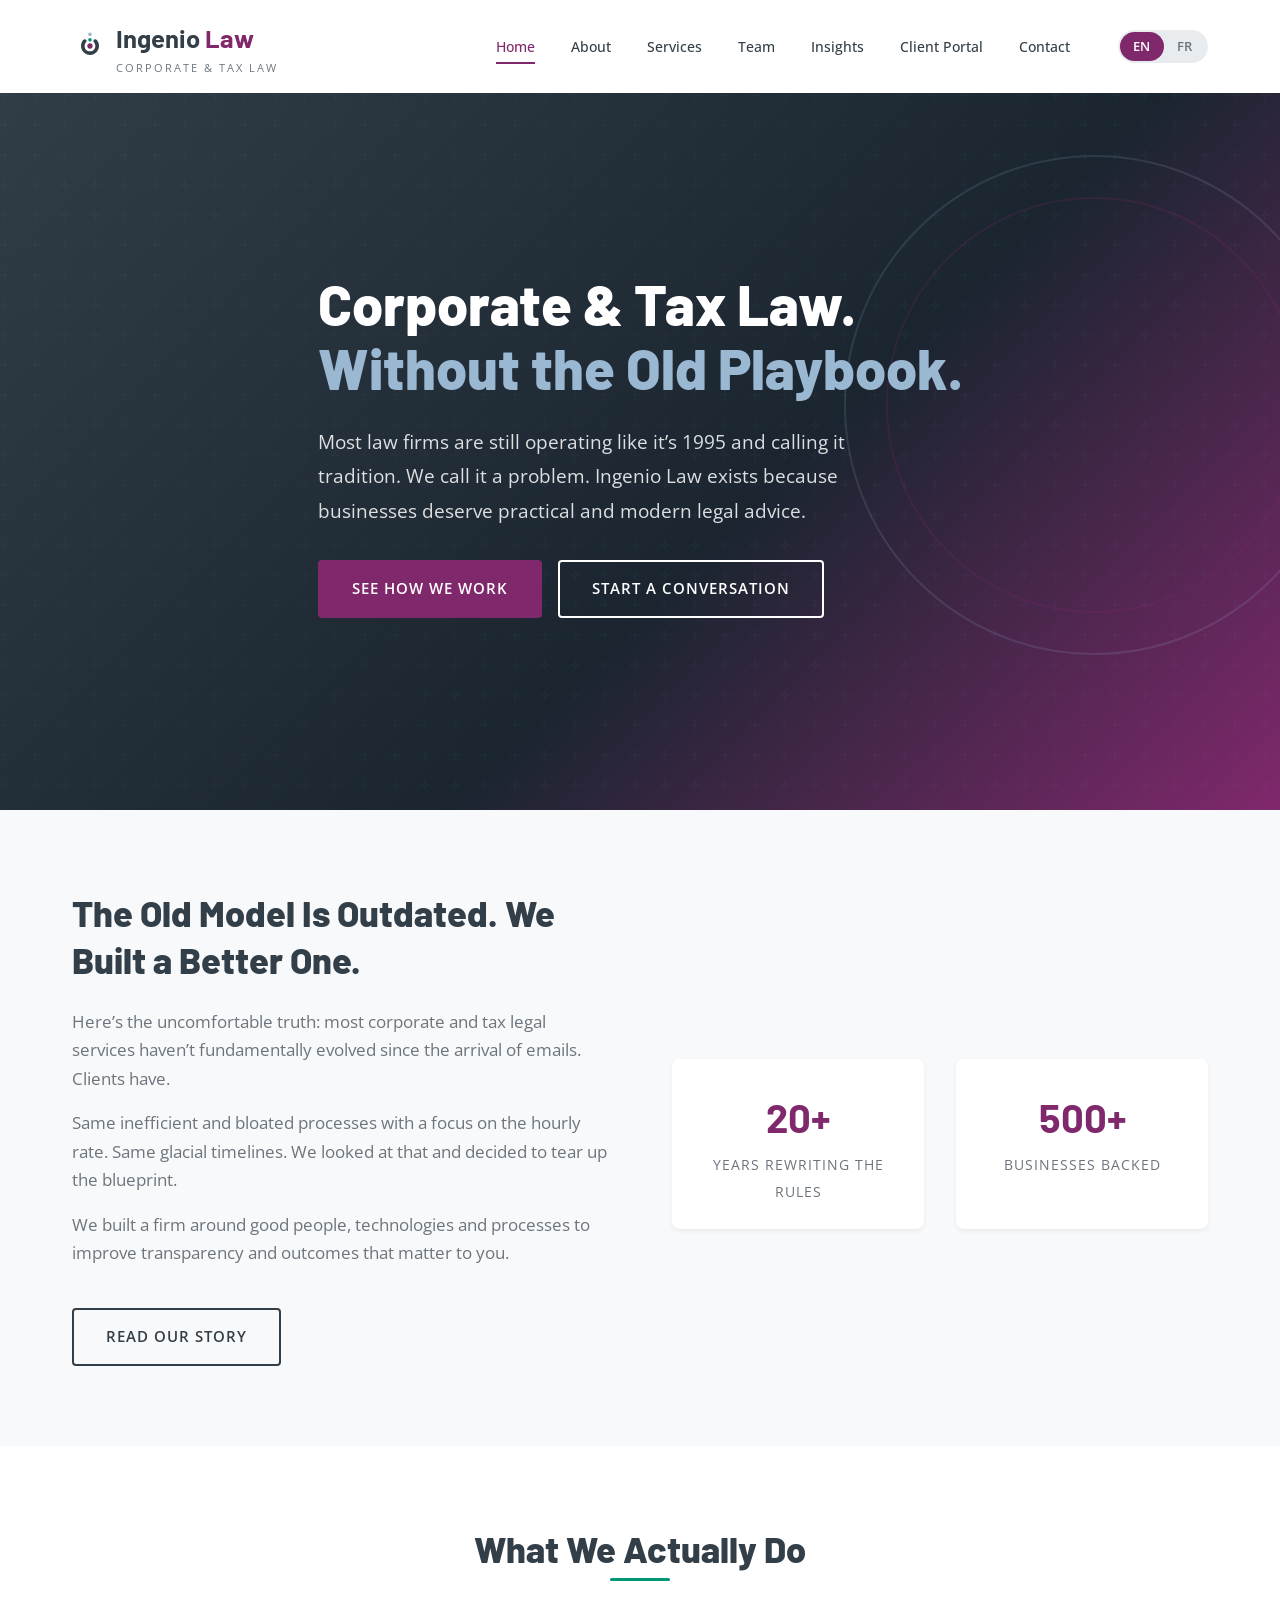
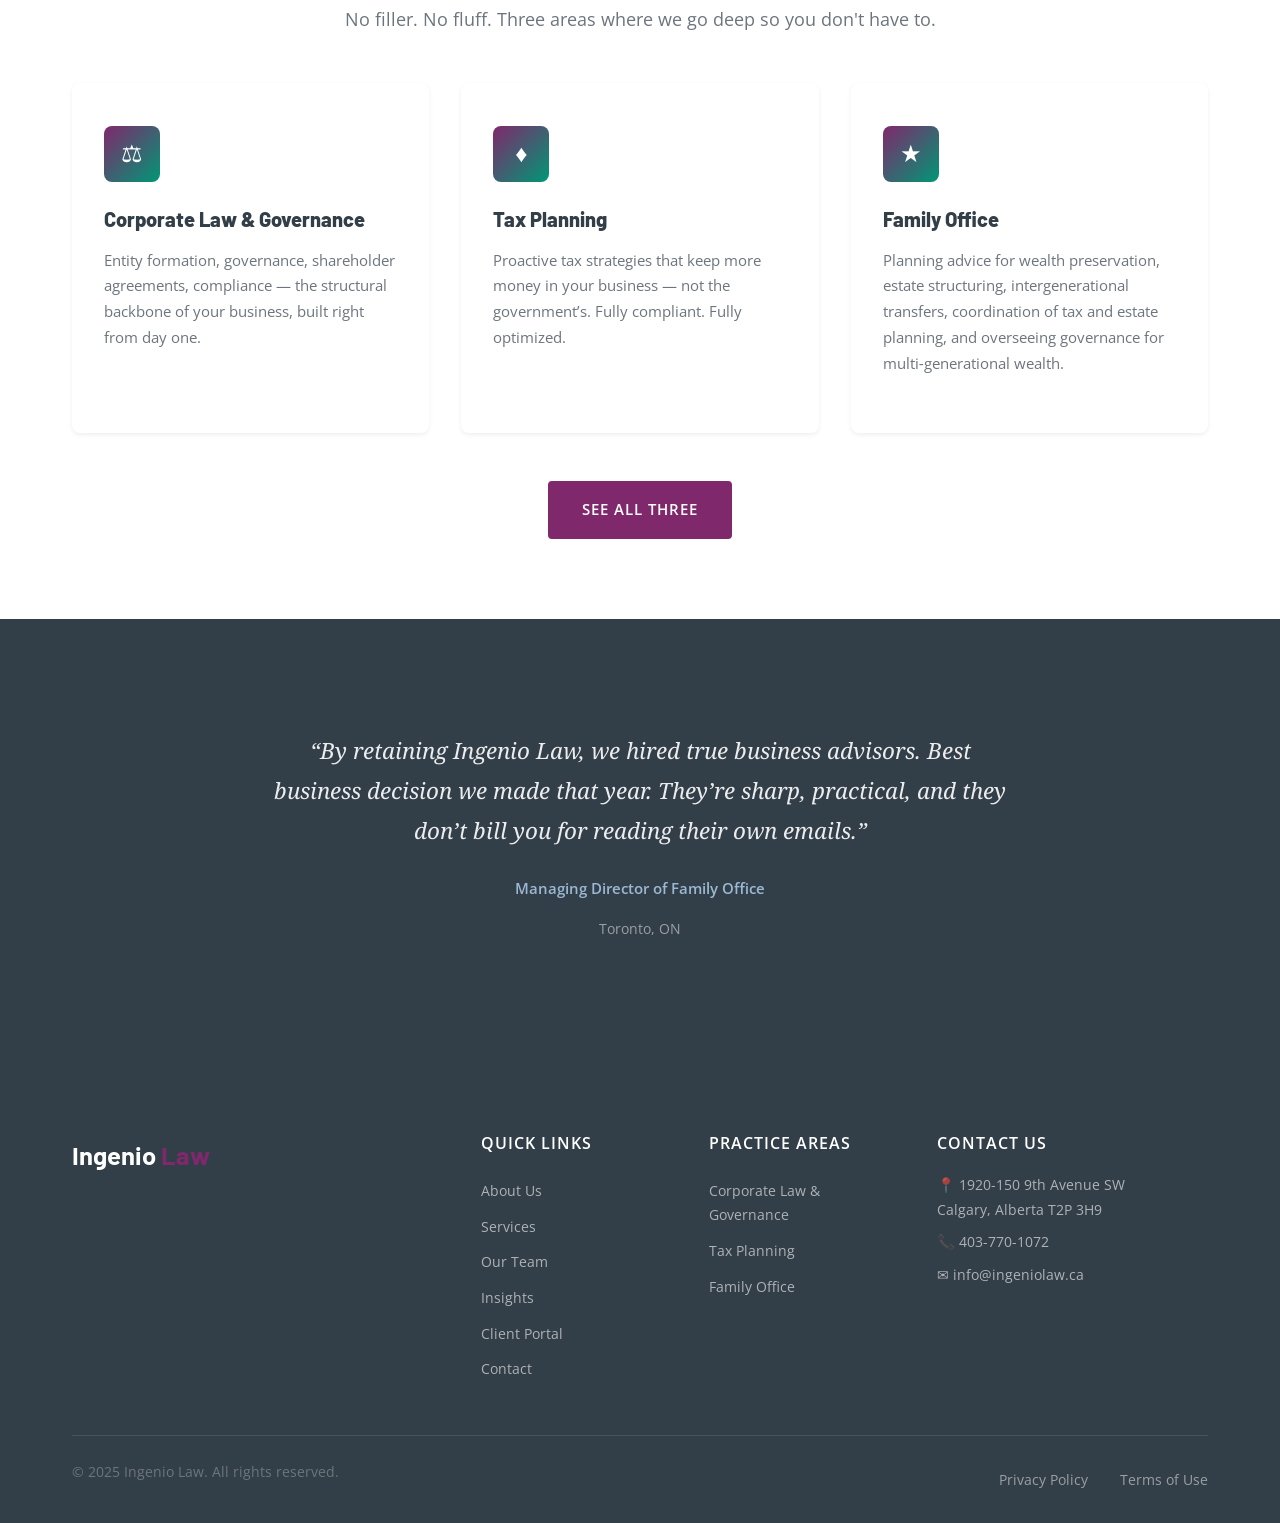
==== commit 71966bd8: "Add Client Portal, intake forms, and update homepage copy" ====
--- a/index.html
+++ b/index.html
@@ -30,6 +30,7 @@
           <li><a href="services.html" data-en="Services" data-fr="Services">Services</a></li>
           <li><a href="team.html" data-en="Team" data-fr="&Eacute;quipe">Team</a></li>
           <li><a href="blog.html" data-en="Insights" data-fr="Publications">Insights</a></li>
+          <li><a href="client-portal.html" data-en="Client Portal" data-fr="Portail client">Client Portal</a></li>
           <li><a href="contact.html" data-en="Contact" data-fr="Contact">Contact</a></li>
         </ul>
         <div class="lang-toggle">
@@ -72,9 +73,9 @@
       <div class="intro-grid">
         <div class="intro-content fade-in">
           <h2 data-en="The Old Model Is Outdated. We Built a Better One." data-fr="L&rsquo;ancien mod&egrave;le est d&eacute;pass&eacute;. On en a b&acirc;ti un meilleur.">The Old Model Is Outdated. We Built a Better One.</h2>
-          <p data-en="Here&rsquo;s the uncomfortable truth: most corporate and tax legal services haven&rsquo;t fundamentally evolved since the arrival of emails. Our clients have." data-fr="Voici la v&eacute;rit&eacute; qui d&eacute;range : la plupart des services juridiques corporatifs et fiscaux n&rsquo;ont pas fondamentalement &eacute;volu&eacute; depuis l&rsquo;arriv&eacute;e des courriels. Nos clients, oui.">Here&rsquo;s the uncomfortable truth: most corporate and tax legal services haven&rsquo;t fundamentally evolved since the arrival of emails. Our clients have.</p>
+          <p data-en="Here&rsquo;s the uncomfortable truth: most corporate and tax legal services haven&rsquo;t fundamentally evolved since the arrival of emails. Clients have." data-fr="Voici la v&eacute;rit&eacute; qui d&eacute;range : la plupart des services juridiques corporatifs et fiscaux n&rsquo;ont pas fondamentalement &eacute;volu&eacute; depuis l&rsquo;arriv&eacute;e des courriels. Les clients, oui.">Here&rsquo;s the uncomfortable truth: most corporate and tax legal services haven&rsquo;t fundamentally evolved since the arrival of emails. Clients have.</p>
           <p data-en="Same inefficient and bloated processes with a focus on the hourly rate. Same glacial timelines. We looked at that and decided to tear up the blueprint." data-fr="M&ecirc;mes processus inefficaces et gonfl&eacute;s avec un accent sur le taux horaire. M&ecirc;mes d&eacute;lais glaciaux. On a regard&eacute; tout &ccedil;a et on a d&eacute;cid&eacute; de d&eacute;chirer le plan.">Same inefficient and bloated processes with a focus on the hourly rate. Same glacial timelines. We looked at that and decided to tear up the blueprint.</p>
-          <p data-en="Ingenio Law is what happens when sharp legal minds stop accepting &lsquo;that&rsquo;s how it&rsquo;s always been done&rsquo; as an answer. We built a firm around good people, technologies and processes to improve transparency and outcomes that matter to you." data-fr="Ingenio Law, c&rsquo;est ce qui arrive quand des esprits juridiques aff&ucirc;t&eacute;s cessent d&rsquo;accepter &laquo; c&rsquo;est comme &ccedil;a qu&rsquo;on a toujours fait &raquo; comme r&eacute;ponse. On a b&acirc;ti un cabinet autour de bonnes personnes, de technologies et de processus pour am&eacute;liorer la transparence et les r&eacute;sultats qui comptent pour vous.">Ingenio Law is what happens when sharp legal minds stop accepting &lsquo;that&rsquo;s how it&rsquo;s always been done&rsquo; as an answer. We built a firm around good people, technologies and processes to improve transparency and outcomes that matter to you.</p>
+          <p data-en="We built a firm around good people, technologies and processes to improve transparency and outcomes that matter to you." data-fr="On a b&acirc;ti un cabinet autour de bonnes personnes, de technologies et de processus pour am&eacute;liorer la transparence et les r&eacute;sultats qui comptent pour vous.">We built a firm around good people, technologies and processes to improve transparency and outcomes that matter to you.</p>
           <a href="about.html" class="btn btn-outline-dark" style="margin-top: 1.5rem;" data-en="Read Our Story" data-fr="Lire notre histoire">Read Our Story</a>
         </div>
         <div class="intro-stats fade-in">
@@ -151,6 +152,7 @@
             <li><a href="services.html" data-en="Services" data-fr="Services">Services</a></li>
             <li><a href="team.html" data-en="Our Team" data-fr="Notre &eacute;quipe">Our Team</a></li>
             <li><a href="blog.html" data-en="Insights" data-fr="Publications">Insights</a></li>
+            <li><a href="client-portal.html" data-en="Client Portal" data-fr="Portail client">Client Portal</a></li>
             <li><a href="contact.html" data-en="Contact" data-fr="Contact">Contact</a></li>
           </ul>
         </div>
--- a/css/styles.css
+++ b/css/styles.css
@@ -1323,6 +1323,75 @@
   }
 }
 
+/* --- Portal Cards & Forms --- */
+.portal-card {
+  text-align: left;
+}
+
+.portal-badge {
+  display: inline-block;
+  background: var(--color-purple);
+  color: var(--color-white);
+  padding: 0.25rem 0.85rem;
+  border-radius: 20px;
+  font-size: 0.7rem;
+  font-weight: 600;
+  text-transform: uppercase;
+  letter-spacing: 1px;
+  margin-bottom: 1rem;
+}
+
+.portal-badge-teal {
+  background: var(--color-teal);
+}
+
+.portal-badge-blue {
+  background: var(--color-light-blue);
+  color: var(--color-dark);
+}
+
+.portal-form-wrapper {
+  max-width: 800px;
+  margin: 0 auto;
+  background: var(--color-off-white);
+  padding: 3rem;
+  border-radius: var(--radius-lg);
+  box-shadow: var(--shadow-sm);
+}
+
+.portal-form-intro {
+  margin-bottom: 2.5rem;
+}
+
+.portal-form-intro h2 {
+  margin-bottom: 1rem;
+}
+
+.portal-form-intro p {
+  font-size: 1.05rem;
+}
+
+.form-section-title {
+  font-size: 1.1rem;
+  color: var(--color-purple);
+  text-transform: uppercase;
+  letter-spacing: 1px;
+  margin-bottom: 1.25rem;
+  margin-top: 1.5rem;
+  padding-bottom: 0.5rem;
+  border-bottom: 2px solid var(--color-light-gray);
+}
+
+.form-section-title:first-of-type {
+  margin-top: 0;
+}
+
+@media (max-width: 768px) {
+  .portal-form-wrapper {
+    padding: 1.75rem;
+  }
+}
+
 /* --- Map Placeholder --- */
 .map-placeholder {
   width: 100%;
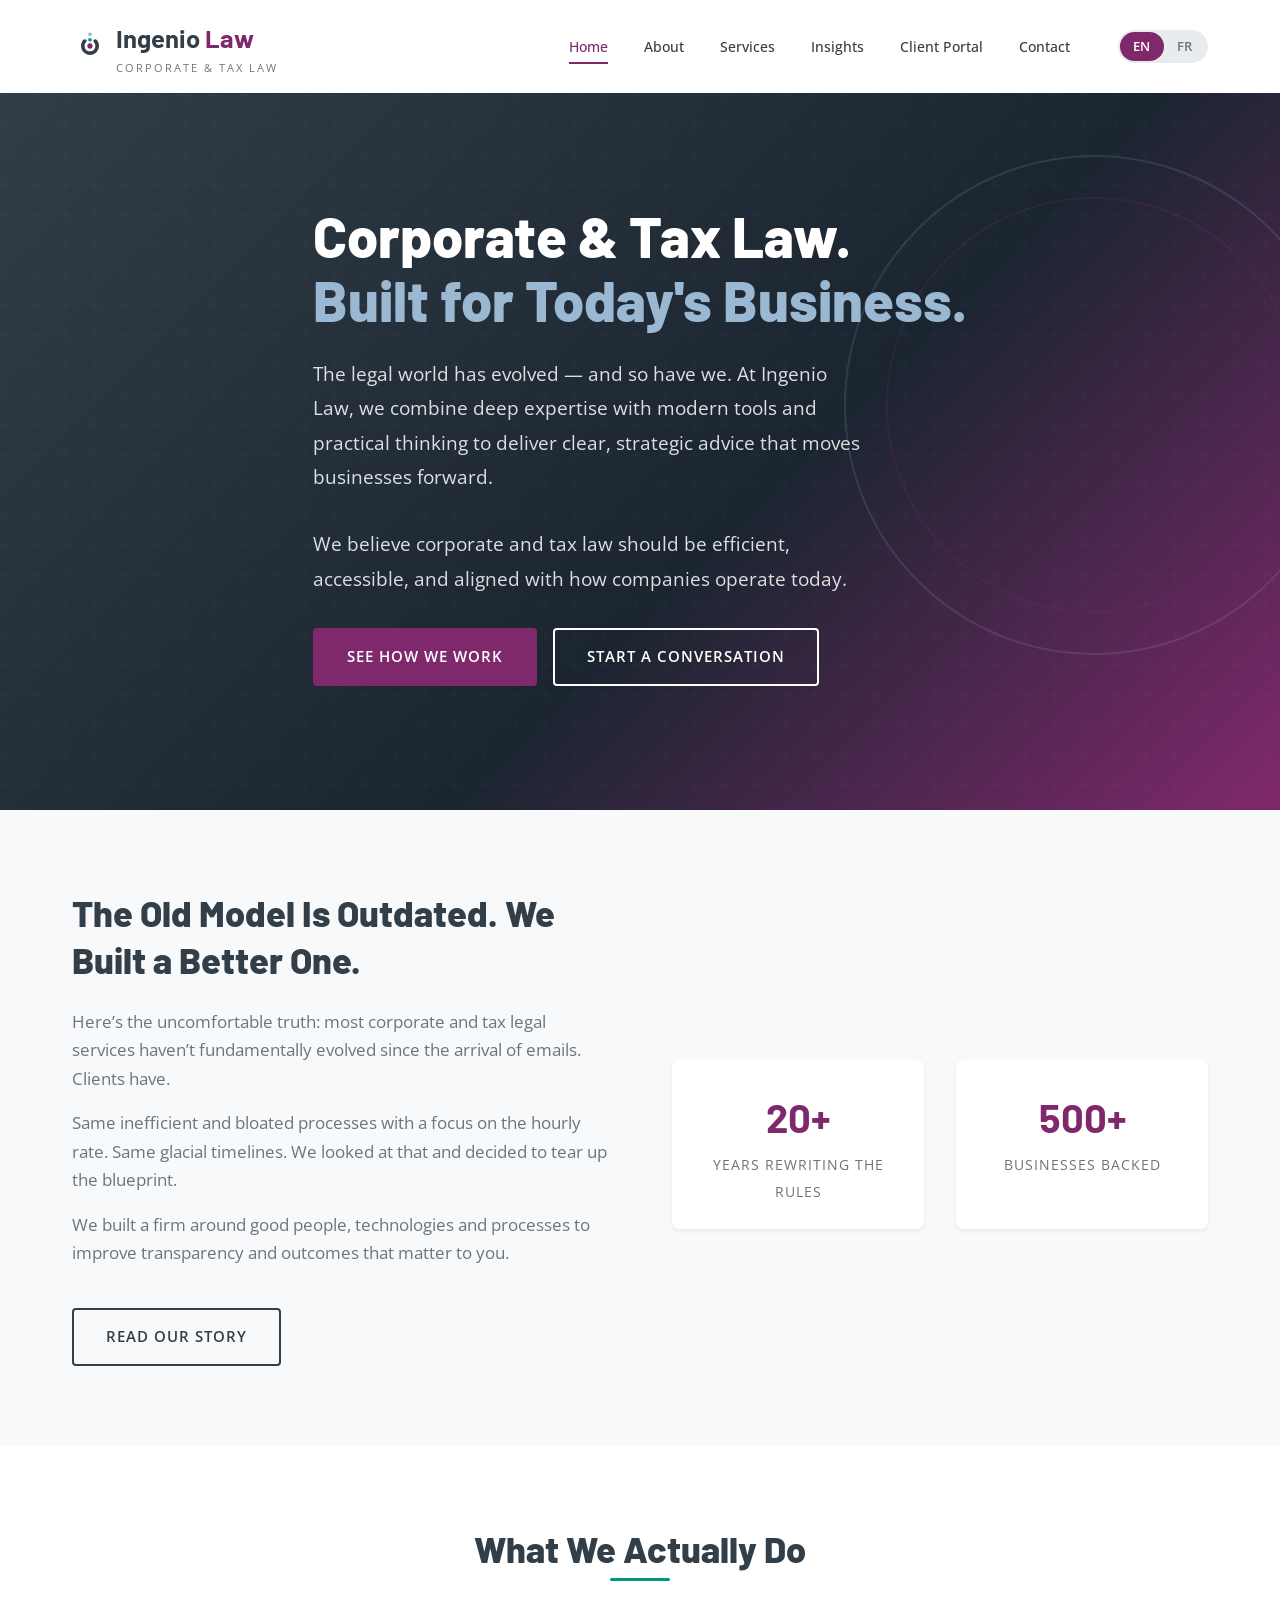
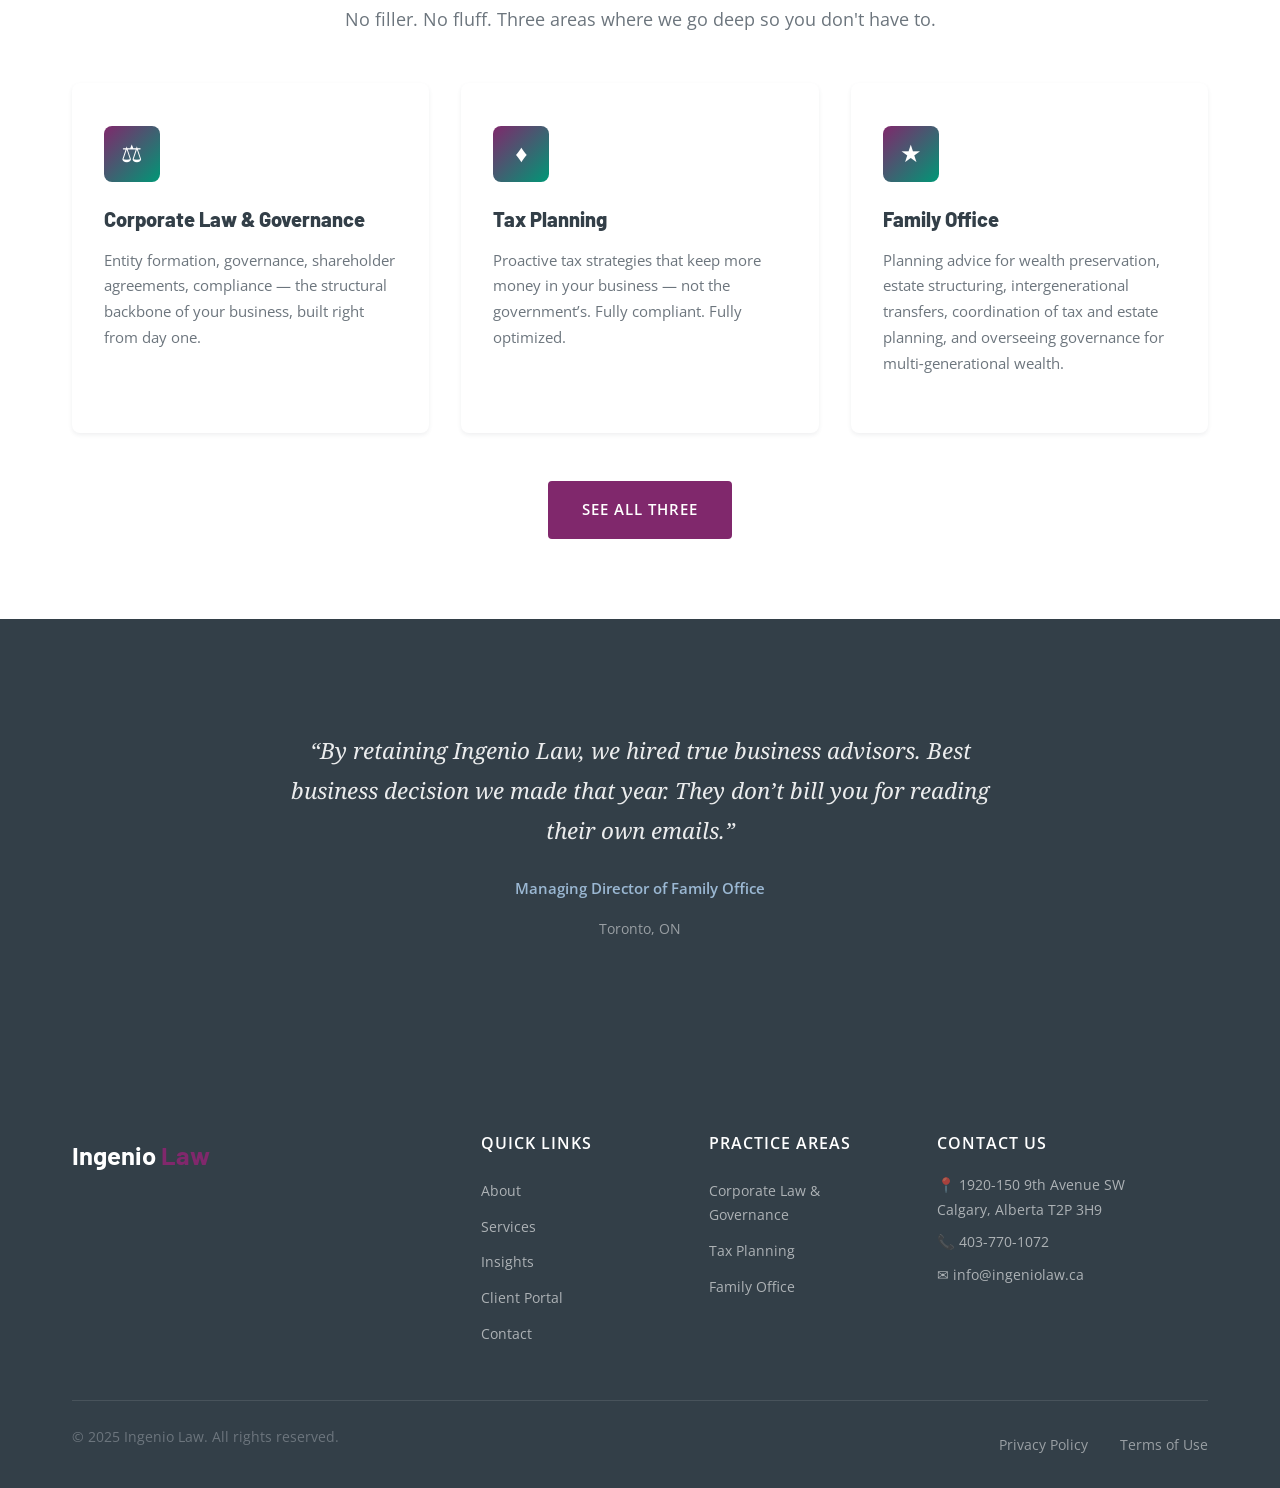
==== commit 0a1476bd: "Add files via upload" ====
--- a/index.html
+++ b/index.html
@@ -28,7 +28,6 @@
           <li><a href="index.html" class="active" data-en="Home" data-fr="Accueil">Home</a></li>
           <li><a href="about.html" data-en="About" data-fr="&Agrave; propos">About</a></li>
           <li><a href="services.html" data-en="Services" data-fr="Services">Services</a></li>
-          <li><a href="team.html" data-en="Team" data-fr="&Eacute;quipe">Team</a></li>
           <li><a href="blog.html" data-en="Insights" data-fr="Publications">Insights</a></li>
           <li><a href="client-portal.html" data-en="Client Portal" data-fr="Portail client">Client Portal</a></li>
           <li><a href="contact.html" data-en="Contact" data-fr="Contact">Contact</a></li>
@@ -55,9 +54,10 @@
       <div class="hero-content fade-in">
         <h1>
           <span data-en="Corporate &amp; Tax Law." data-fr="Droit corporatif et fiscal.">Corporate &amp; Tax Law.</span><br>
-          <span class="accent" data-en="Without the Old Playbook." data-fr="Sans le vieux cahier de jeu.">Without the Old Playbook.</span>
+          <span class="accent" data-en="Built for Today's Business." data-fr="Con&ccedil;u pour les entreprises d'aujourd'hui.">Built for Today's Business.</span>
         </h1>
-        <p data-en="Most law firms are still operating like it&rsquo;s 1995 and calling it tradition. We call it a problem. Ingenio Law exists because businesses deserve practical and modern legal advice." data-fr="La plupart des cabinets fonctionnent encore comme en 1995 et appellent &ccedil;a la tradition. Nous, on appelle &ccedil;a un probl&egrave;me. Ingenio Law existe parce que les entreprises m&eacute;ritent des conseils juridiques pratiques et modernes.">Most law firms are still operating like it&rsquo;s 1995 and calling it tradition. We call it a problem. Ingenio Law exists because businesses deserve practical and modern legal advice.</p>
+        <p data-en="The legal world has evolved &mdash; and so have we. At Ingenio Law, we combine deep expertise with modern tools and practical thinking to deliver clear, strategic advice that moves businesses forward." data-fr="Le monde juridique a &eacute;volu&eacute; &mdash; et nous aussi. Chez Ingenio Law, nous combinons une expertise approfondie avec des outils modernes et une r&eacute;flexion pratique pour offrir des conseils clairs et strat&eacute;giques qui font avancer les entreprises.">The legal world has evolved &mdash; and so have we. At Ingenio Law, we combine deep expertise with modern tools and practical thinking to deliver clear, strategic advice that moves businesses forward.</p>
+        <p data-en="We believe corporate and tax law should be efficient, accessible, and aligned with how companies operate today." data-fr="Nous croyons que le droit corporatif et fiscal devrait &ecirc;tre efficace, accessible et adapt&eacute; &agrave; la fa&ccedil;on dont les entreprises fonctionnent aujourd'hui.">We believe corporate and tax law should be efficient, accessible, and aligned with how companies operate today.</p>
         <div class="hero-buttons">
           <a href="services.html" class="btn btn-primary" data-en="See How We Work" data-fr="Voyez comment on travaille">See How We Work</a>
           <a href="contact.html" class="btn btn-outline" data-en="Start a Conversation" data-fr="Entamons la discussion">Start a Conversation</a>
@@ -130,7 +130,7 @@
     <div class="container">
       <div class="testimonial-slider fade-in">
         <div class="testimonial-item">
-          <p class="testimonial-text" data-en="&ldquo;By retaining Ingenio Law, we hired true business advisors. Best business decision we made that year. They&rsquo;re sharp, practical, and they don&rsquo;t bill you for reading their own emails.&rdquo;" data-fr="&laquo; En retenant Ingenio Law, on s&rsquo;est dot&eacute; de vrais conseillers d&rsquo;affaires. Meilleure d&eacute;cision d&rsquo;affaires de l&rsquo;ann&eacute;e. Ils sont aff&ucirc;t&eacute;s, pratiques, et ils ne vous facturent pas pour lire leurs propres courriels. &raquo;">&ldquo;By retaining Ingenio Law, we hired true business advisors. Best business decision we made that year. They&rsquo;re sharp, practical, and they don&rsquo;t bill you for reading their own emails.&rdquo;</p>
+          <p class="testimonial-text" data-en="&ldquo;By retaining Ingenio Law, we hired true business advisors. Best business decision we made that year. They don&rsquo;t bill you for reading their own emails.&rdquo;" data-fr="&laquo; En retenant Ingenio Law, on s&rsquo;est dot&eacute; de vrais conseillers d&rsquo;affaires. Meilleure d&eacute;cision d&rsquo;affaires de l&rsquo;ann&eacute;e. Ils ne vous facturent pas pour lire leurs propres courriels. &raquo;">&ldquo;By retaining Ingenio Law, we hired true business advisors. Best business decision we made that year. They don&rsquo;t bill you for reading their own emails.&rdquo;</p>
           <p class="testimonial-author" data-en="Managing Director of Family Office" data-fr="Directeur g&eacute;n&eacute;ral de bureau familial">Managing Director of Family Office</p>
           <p class="testimonial-role" data-en="Toronto, ON" data-fr="Toronto, ON">Toronto, ON</p>
         </div>
@@ -148,9 +148,8 @@
         <div class="footer-links">
           <h4 data-en="Quick Links" data-fr="Liens rapides">Quick Links</h4>
           <ul>
-            <li><a href="about.html" data-en="About Us" data-fr="&Agrave; propos">About Us</a></li>
+            <li><a href="about.html" data-en="About" data-fr="&Agrave; propos">About</a></li>
             <li><a href="services.html" data-en="Services" data-fr="Services">Services</a></li>
-            <li><a href="team.html" data-en="Our Team" data-fr="Notre &eacute;quipe">Our Team</a></li>
             <li><a href="blog.html" data-en="Insights" data-fr="Publications">Insights</a></li>
             <li><a href="client-portal.html" data-en="Client Portal" data-fr="Portail client">Client Portal</a></li>
             <li><a href="contact.html" data-en="Contact" data-fr="Contact">Contact</a></li>
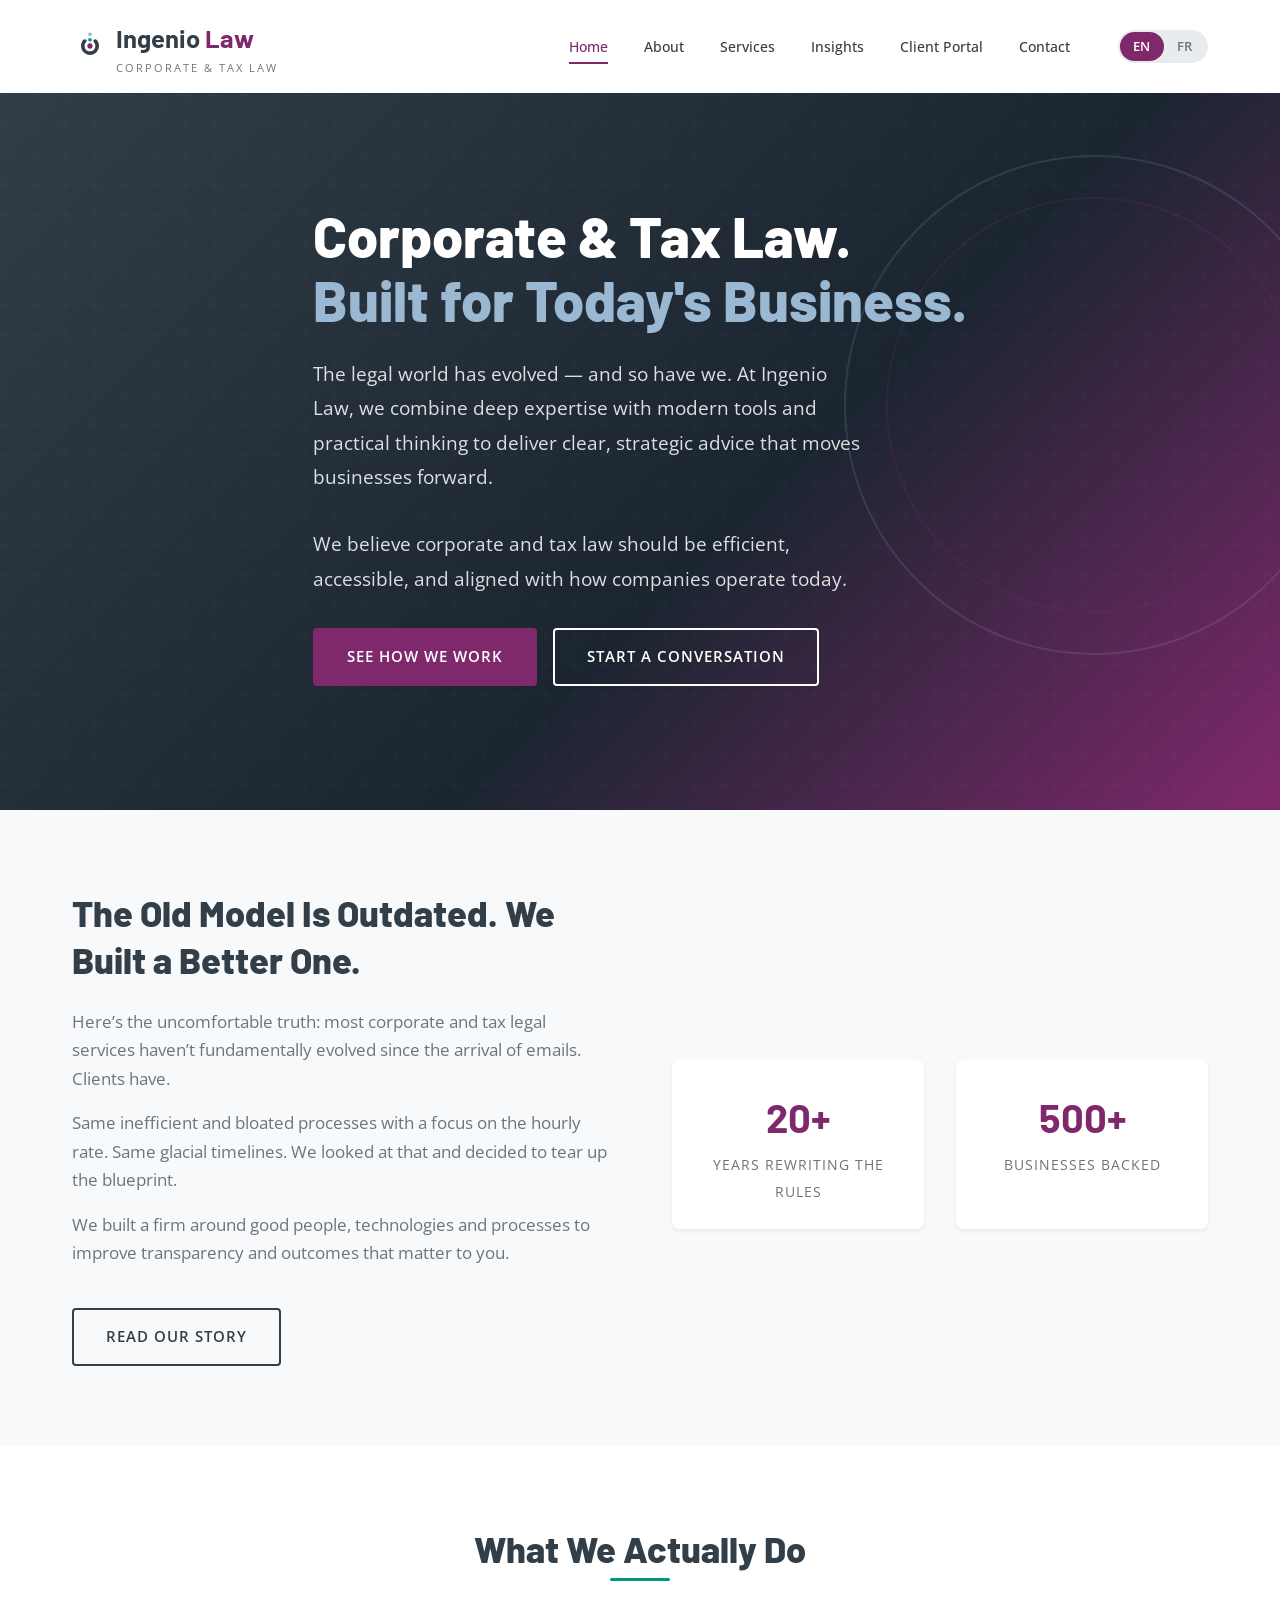
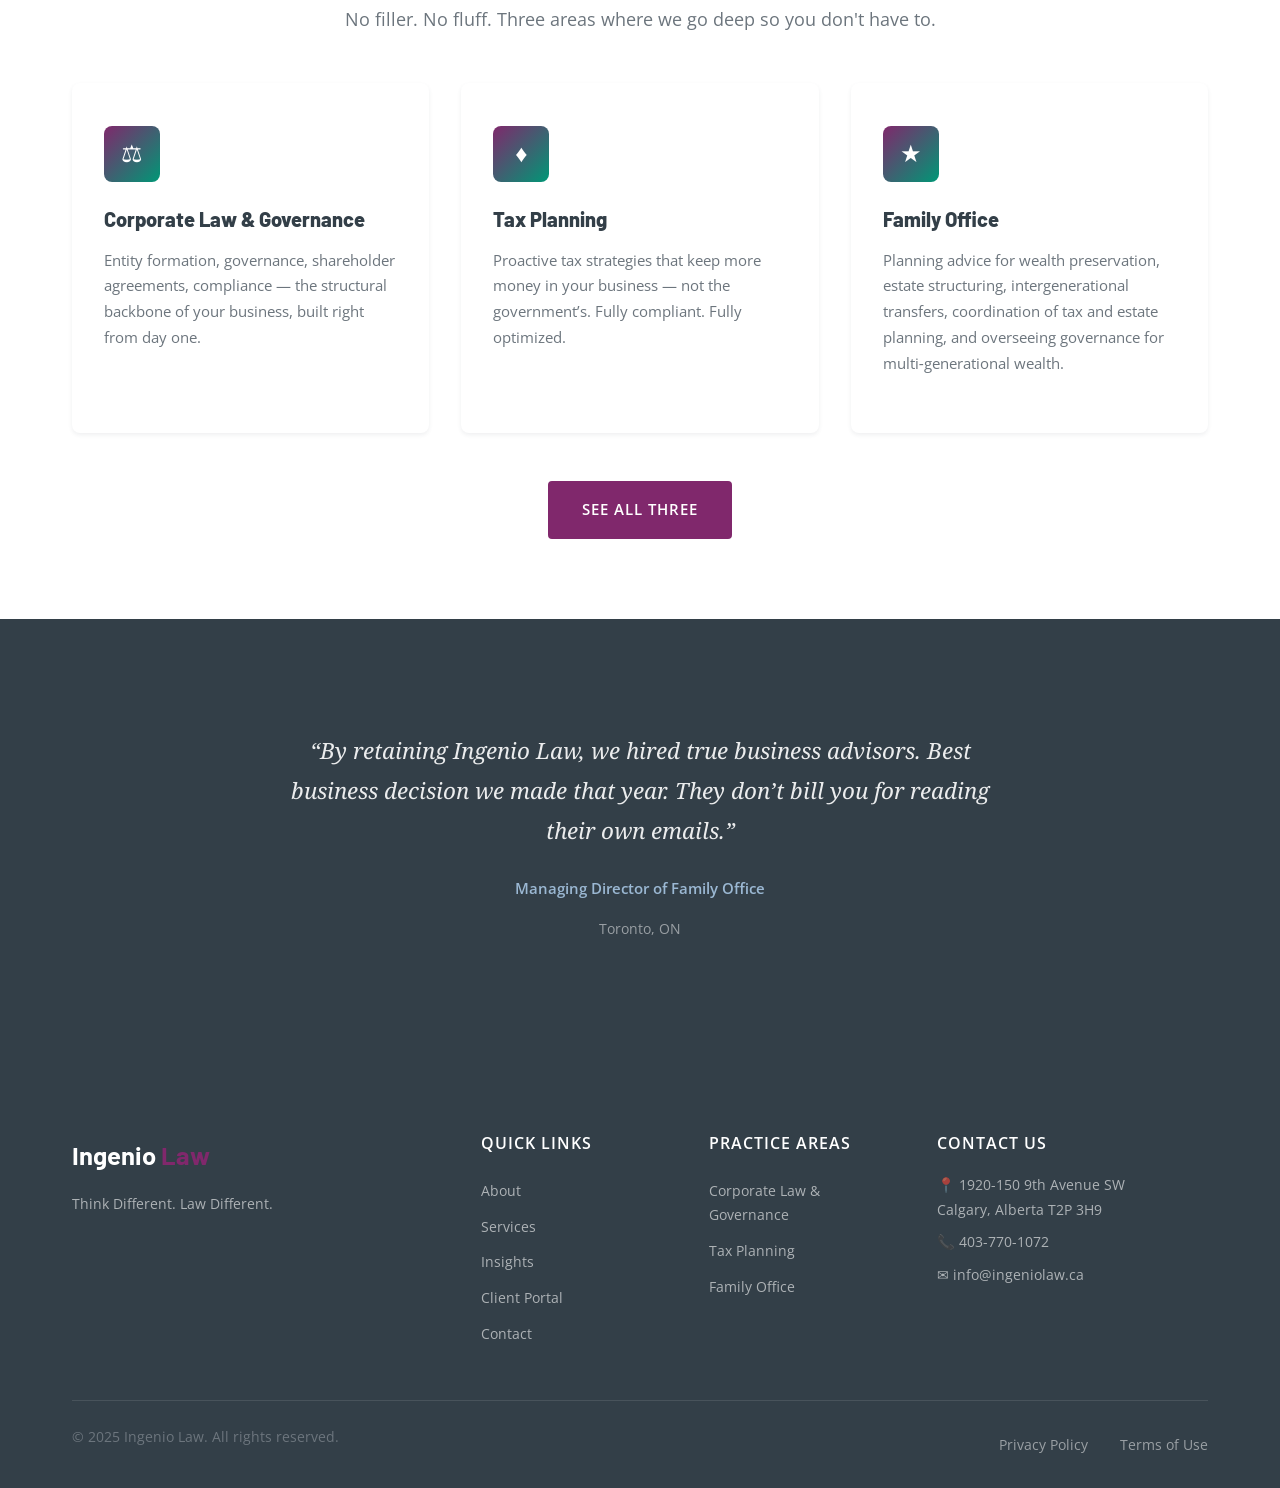
==== commit 9bf254dd: "Add files via upload" ====
--- a/index.html
+++ b/index.html
@@ -144,6 +144,7 @@
       <div class="footer-grid">
         <div class="footer-about">
           <span class="logo-text">Ingenio <span>Law</span></span>
+          <p data-en="Think Different. Law Different." data-fr="Penser diff&eacute;remment. Pratiquer diff&eacute;remment.">Think Different. Law Different.</p>
         </div>
         <div class="footer-links">
           <h4 data-en="Quick Links" data-fr="Liens rapides">Quick Links</h4>
